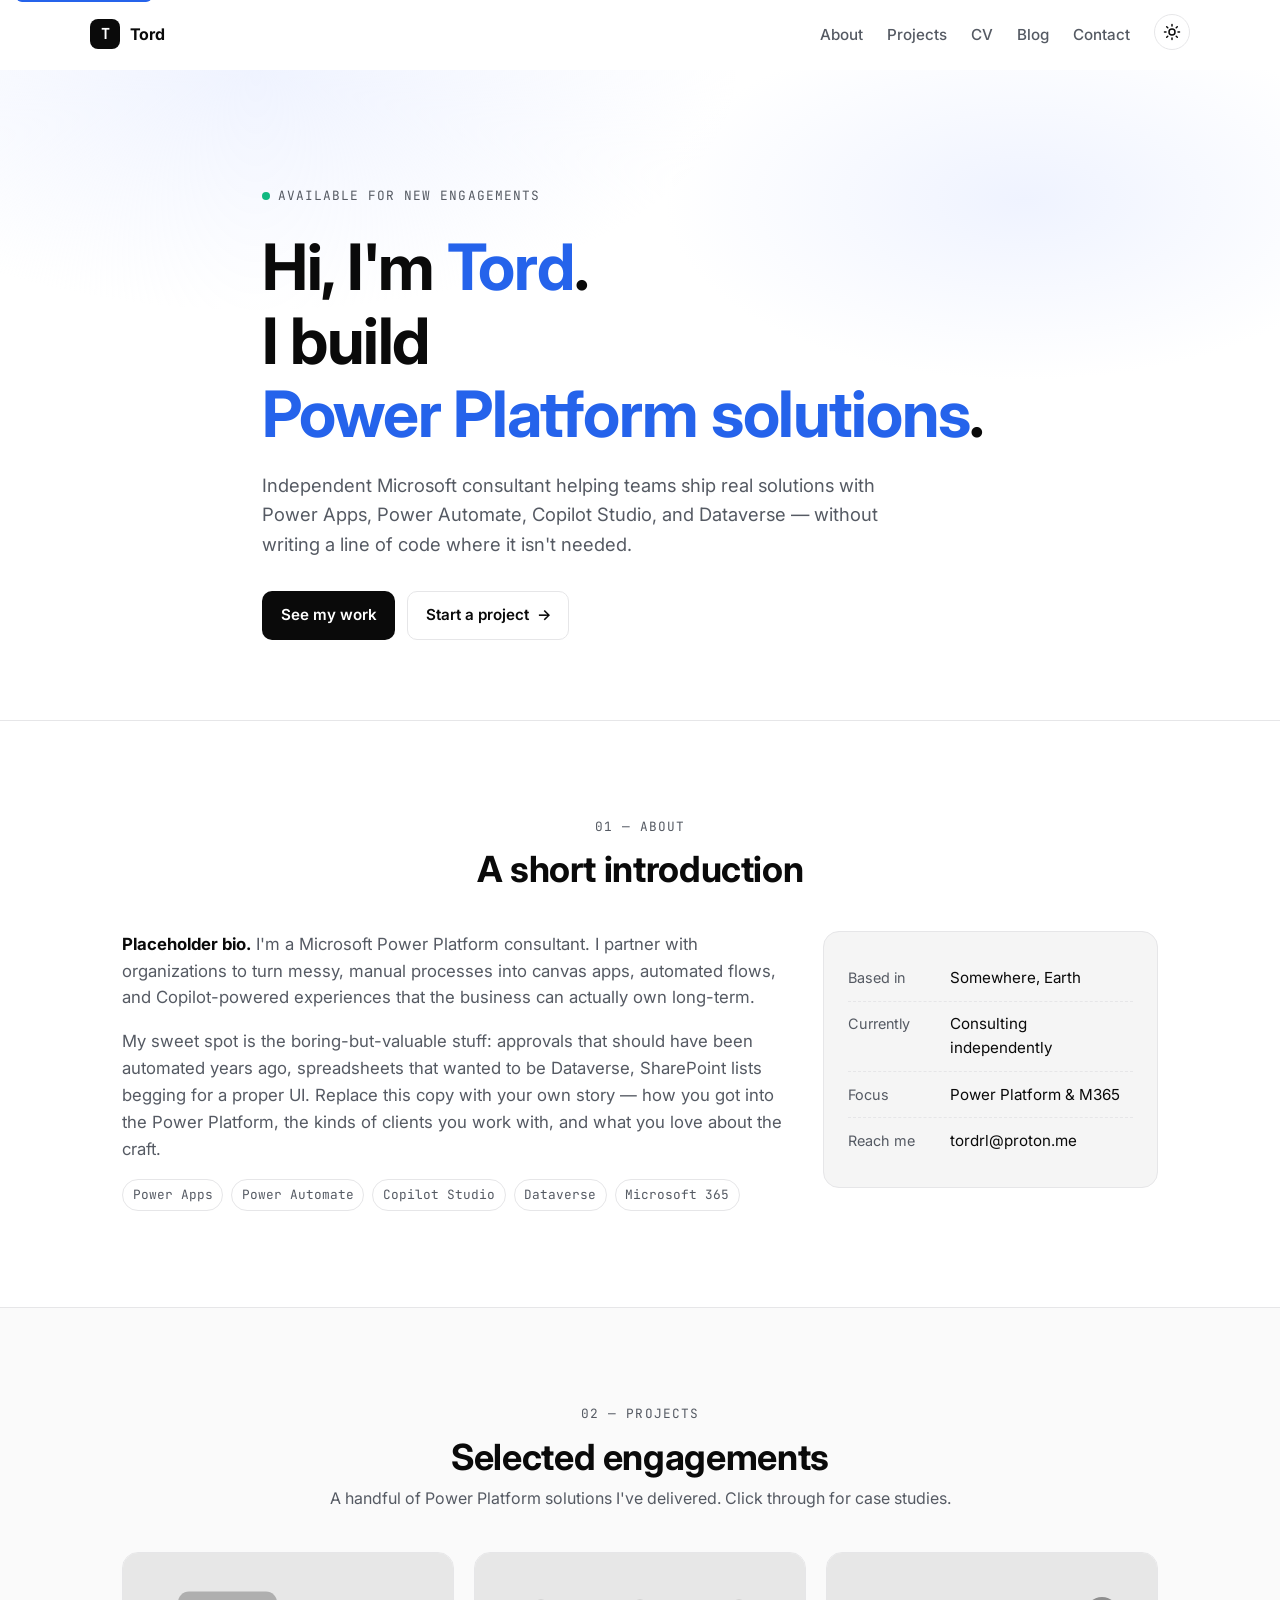
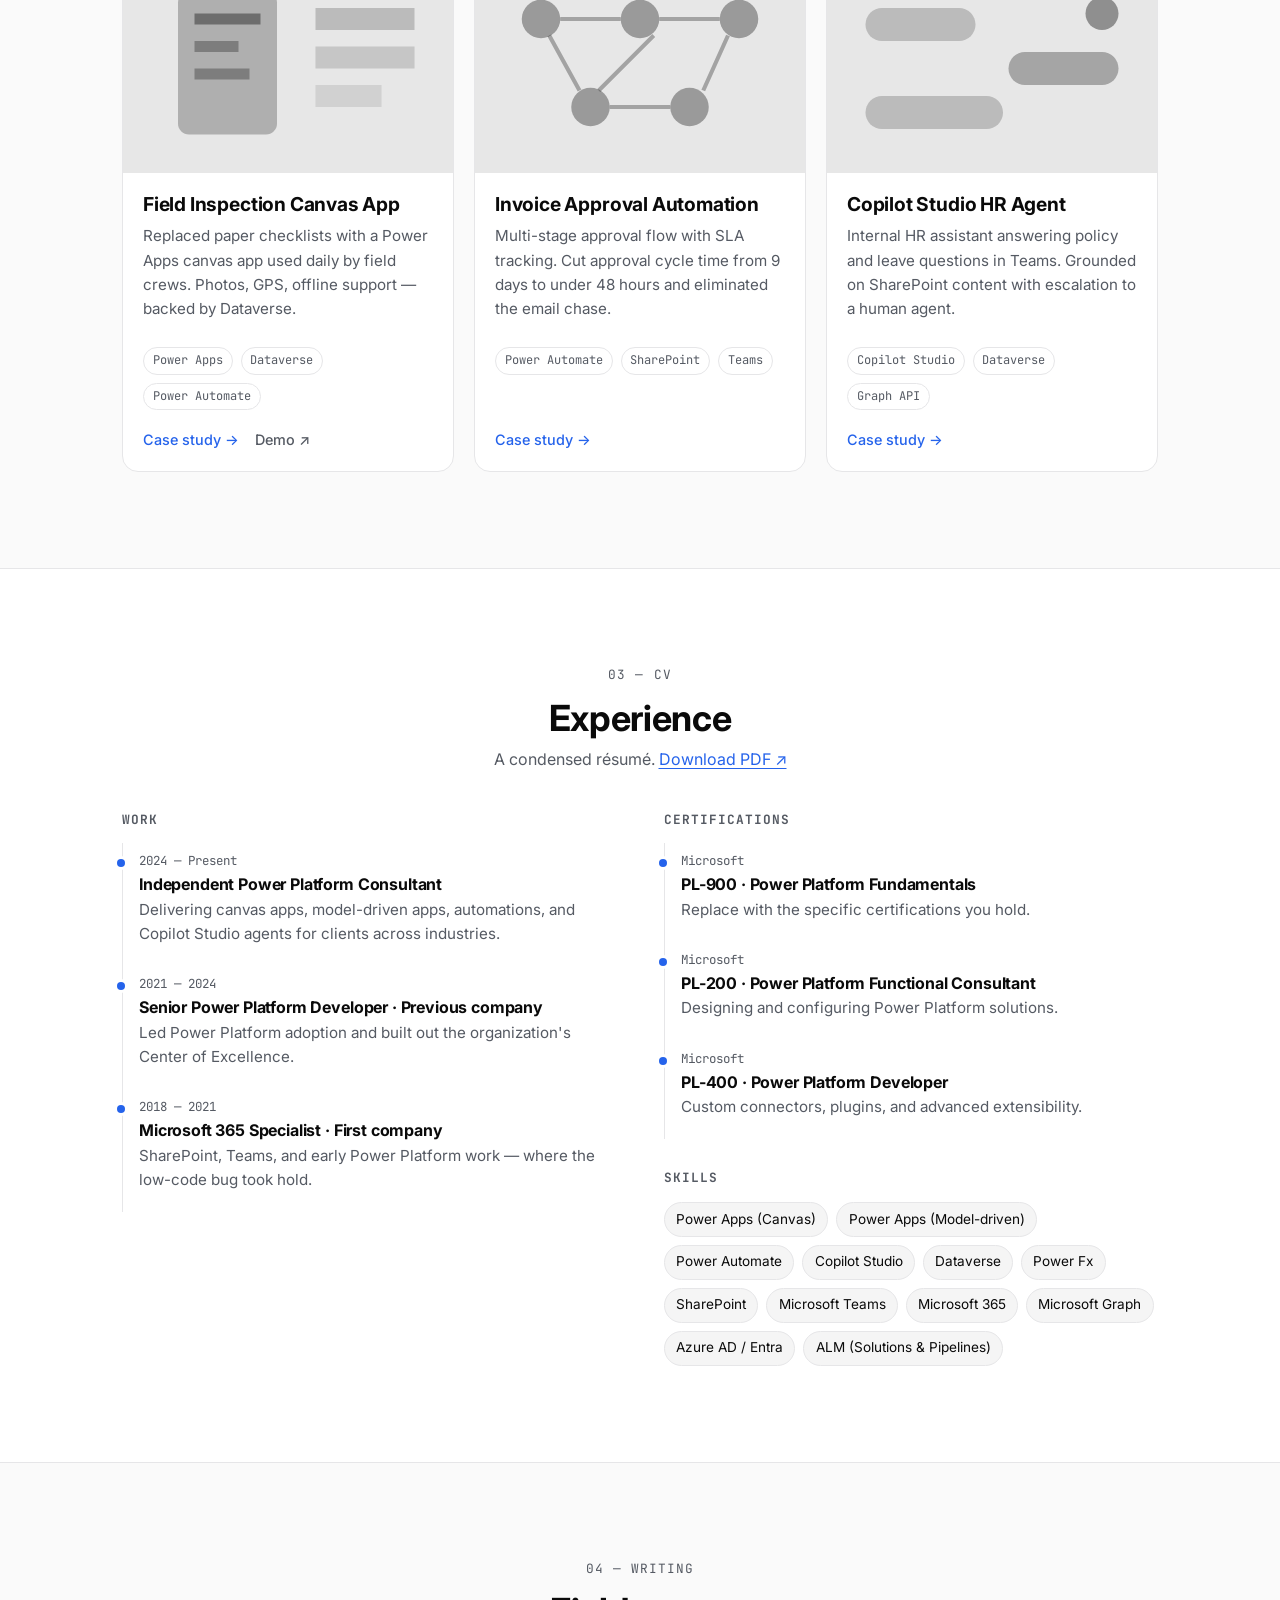
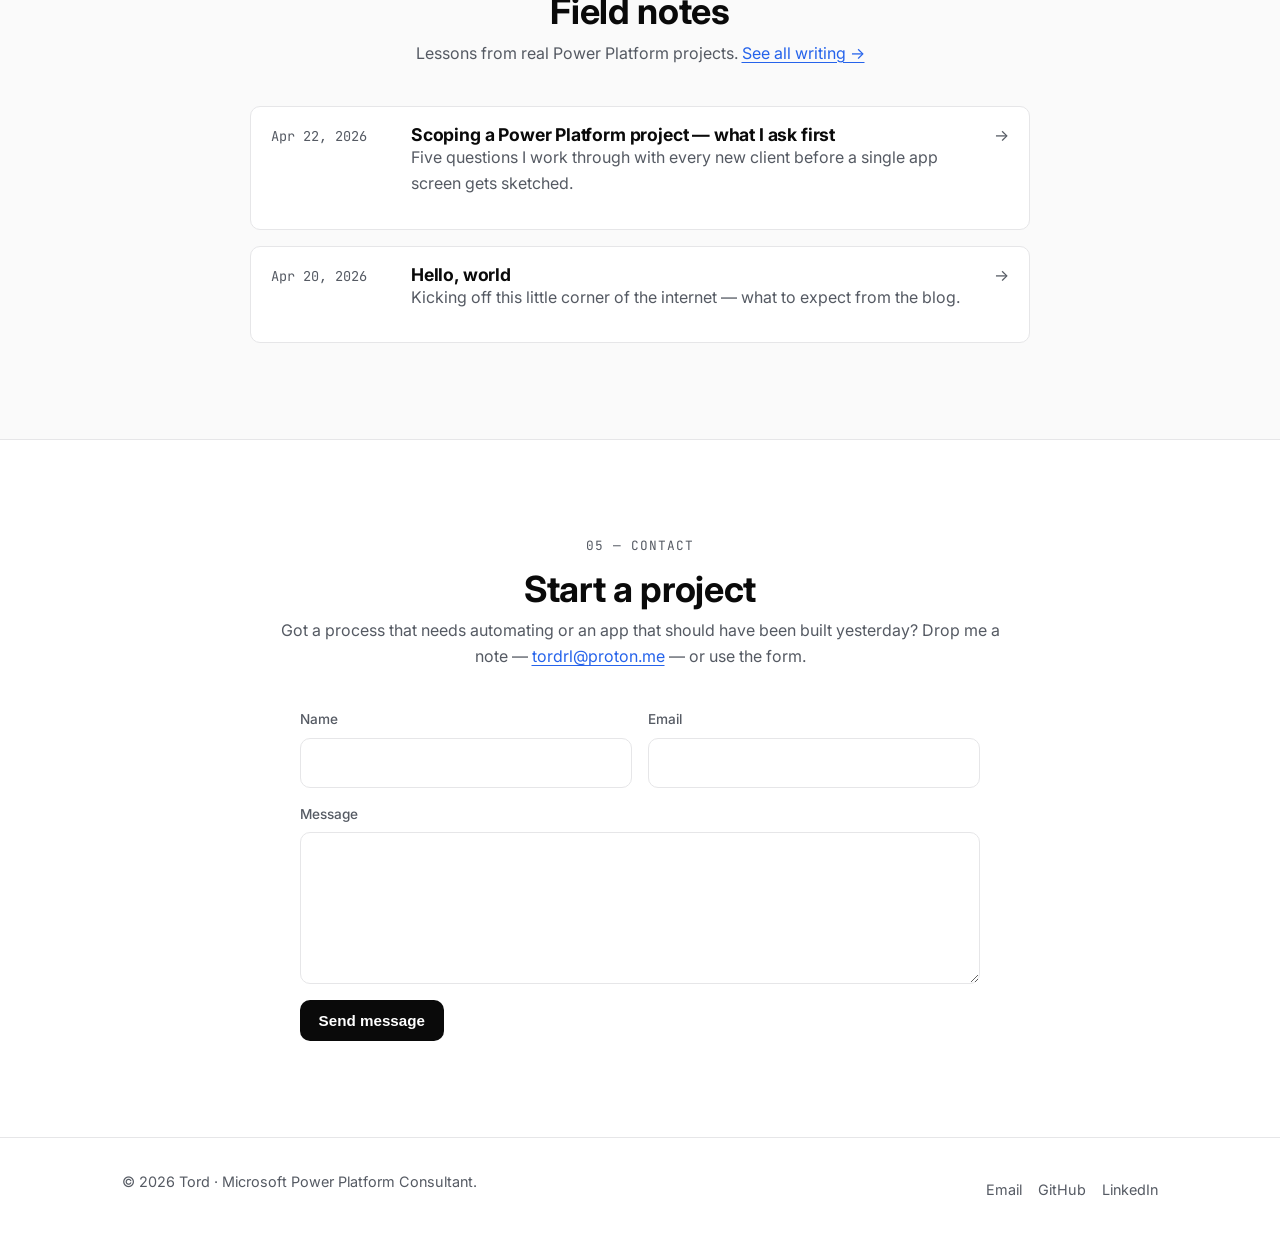
==== index.html @ f57ea791 "Initial commit" ====
<!DOCTYPE html>
<html lang="en" data-theme="dark">
<head>
  <meta charset="UTF-8" />
  <meta name="viewport" content="width=device-width, initial-scale=1.0" />
  <meta name="description" content="Tord — independent Microsoft Power Platform consultant. Power Apps, Power Automate, Copilot Studio, Dataverse, and Microsoft 365." />
  <title>Tord — Power Platform Consultant</title>
  <link rel="preconnect" href="https://fonts.googleapis.com" />
  <link rel="preconnect" href="https://fonts.gstatic.com" crossorigin />
  <link href="https://fonts.googleapis.com/css2?family=Inter:wght@400;500;600;700&family=JetBrains+Mono:wght@400;500&display=swap" rel="stylesheet" />
  <link rel="stylesheet" href="css/styles.css" />
</head>
<body>
  <a class="skip-link" href="#main">Skip to content</a>

  <header class="site-header" id="site-header">
    <nav class="nav container" aria-label="Primary">
      <a class="brand" href="#home">
        <span class="brand-mark">T</span>
        <span class="brand-name">Tord</span>
      </a>
      <button class="nav-toggle" aria-expanded="false" aria-controls="nav-menu" aria-label="Open menu">
        <span></span><span></span><span></span>
      </button>
      <ul class="nav-menu" id="nav-menu">
        <li><a href="#about">About</a></li>
        <li><a href="#projects">Projects</a></li>
        <li><a href="#cv">CV</a></li>
        <li><a href="blog/index.html">Blog</a></li>
        <li><a href="#contact">Contact</a></li>
        <li>
          <button class="theme-toggle" id="theme-toggle" aria-label="Toggle theme" title="Toggle theme">
            <svg class="icon icon-sun" width="18" height="18" viewBox="0 0 24 24" fill="none" stroke="currentColor" stroke-width="2" stroke-linecap="round" stroke-linejoin="round" aria-hidden="true"><circle cx="12" cy="12" r="4"/><path d="M12 2v2M12 20v2M4.93 4.93l1.41 1.41M17.66 17.66l1.41 1.41M2 12h2M20 12h2M4.93 19.07l1.41-1.41M17.66 6.34l1.41-1.41"/></svg>
            <svg class="icon icon-moon" width="18" height="18" viewBox="0 0 24 24" fill="none" stroke="currentColor" stroke-width="2" stroke-linecap="round" stroke-linejoin="round" aria-hidden="true"><path d="M21 12.8A9 9 0 1 1 11.2 3a7 7 0 0 0 9.8 9.8z"/></svg>
          </button>
        </li>
      </ul>
    </nav>
  </header>

  <main id="main">

    <!-- HOME / HERO -->
    <section class="hero" id="home">
      <div class="container hero-inner">
        <p class="eyebrow"><span class="dot"></span> Available for new engagements</p>
        <h1 class="hero-title">
          Hi, I'm <span class="accent">Tord</span>.<br />
          I build <span class="rotator" aria-live="polite"><span>Power Platform solutions</span></span>.
        </h1>
        <p class="hero-sub">
          Independent Microsoft consultant helping teams ship real solutions with Power Apps,
          Power Automate, Copilot Studio, and Dataverse — without writing a line of code where
          it isn't needed.
        </p>
        <div class="hero-cta">
          <a class="btn btn-primary" href="#projects">See my work</a>
          <a class="btn btn-ghost" href="#contact">Start a project <span aria-hidden="true">→</span></a>
        </div>
      </div>
    </section>

    <!-- ABOUT -->
    <section class="section" id="about">
      <div class="container">
        <header class="section-head">
          <p class="section-kicker">01 — About</p>
          <h2 class="section-title">A short introduction</h2>
        </header>
        <div class="about-grid">
          <div class="about-text">
            <p>
              <strong>Placeholder bio.</strong> I'm a Microsoft Power Platform consultant. I partner
              with organizations to turn messy, manual processes into canvas apps, automated flows,
              and Copilot-powered experiences that the business can actually own long-term.
            </p>
            <p>
              My sweet spot is the boring-but-valuable stuff: approvals that should have been
              automated years ago, spreadsheets that wanted to be Dataverse, SharePoint lists
              begging for a proper UI. Replace this copy with your own story — how you got into
              the Power Platform, the kinds of clients you work with, and what you love about
              the craft.
            </p>
            <ul class="tag-list" aria-label="What I work on">
              <li>Power Apps</li>
              <li>Power Automate</li>
              <li>Copilot Studio</li>
              <li>Dataverse</li>
              <li>Microsoft 365</li>
            </ul>
          </div>
          <aside class="about-card">
            <dl class="facts">
              <div><dt>Based in</dt><dd>Somewhere, Earth</dd></div>
              <div><dt>Currently</dt><dd>Consulting independently</dd></div>
              <div><dt>Focus</dt><dd>Power Platform & M365</dd></div>
              <div><dt>Reach me</dt><dd><a href="mailto:tordrl@proton.me">tordrl@proton.me</a></dd></div>
            </dl>
          </aside>
        </div>
      </div>
    </section>

    <!-- PROJECTS -->
    <section class="section section-alt" id="projects">
      <div class="container">
        <header class="section-head">
          <p class="section-kicker">02 — Projects</p>
          <h2 class="section-title">Selected engagements</h2>
          <p class="section-lede">A handful of Power Platform solutions I've delivered. Click through for case studies.</p>
        </header>

        <div class="projects-grid">
          <article class="project-card">
            <div class="project-thumb" aria-hidden="true">
              <svg viewBox="0 0 120 80" xmlns="http://www.w3.org/2000/svg"><rect width="120" height="80" fill="currentColor" opacity="0.06"/><rect x="20" y="14" width="36" height="52" rx="4" fill="currentColor" opacity="0.25"/><rect x="26" y="22" width="24" height="4" fill="currentColor" opacity="0.4"/><rect x="26" y="32" width="16" height="4" fill="currentColor" opacity="0.3"/><rect x="26" y="42" width="20" height="4" fill="currentColor" opacity="0.3"/><rect x="70" y="20" width="36" height="8" fill="currentColor" opacity="0.2"/><rect x="70" y="34" width="36" height="8" fill="currentColor" opacity="0.15"/><rect x="70" y="48" width="24" height="8" fill="currentColor" opacity="0.1"/></svg>
            </div>
            <div class="project-body">
              <h3>Field Inspection Canvas App</h3>
              <p>Replaced paper checklists with a Power Apps canvas app used daily by field crews. Photos, GPS, offline support — backed by Dataverse.</p>
              <ul class="tag-list small">
                <li>Power Apps</li><li>Dataverse</li><li>Power Automate</li>
              </ul>
              <div class="project-links">
                <a href="projects/sample-project.html">Case study →</a>
                <a href="#" class="muted-link">Demo ↗</a>
              </div>
            </div>
          </article>

          <article class="project-card">
            <div class="project-thumb" aria-hidden="true">
              <svg viewBox="0 0 120 80" xmlns="http://www.w3.org/2000/svg"><rect width="120" height="80" fill="currentColor" opacity="0.06"/><circle cx="24" cy="24" r="7" fill="currentColor" opacity="0.35"/><circle cx="60" cy="24" r="7" fill="currentColor" opacity="0.35"/><circle cx="96" cy="24" r="7" fill="currentColor" opacity="0.35"/><circle cx="42" cy="56" r="7" fill="currentColor" opacity="0.35"/><circle cx="78" cy="56" r="7" fill="currentColor" opacity="0.35"/><path d="M31 24 L53 24 M67 24 L89 24 M27 30 L38 50 M49 56 L71 56 M83 50 L92 30 M65 30 L45 50" stroke="currentColor" stroke-width="1.5" opacity="0.3"/></svg>
            </div>
            <div class="project-body">
              <h3>Invoice Approval Automation</h3>
              <p>Multi-stage approval flow with SLA tracking. Cut approval cycle time from 9 days to under 48 hours and eliminated the email chase.</p>
              <ul class="tag-list small">
                <li>Power Automate</li><li>SharePoint</li><li>Teams</li>
              </ul>
              <div class="project-links">
                <a href="projects/sample-project.html">Case study →</a>
              </div>
            </div>
          </article>

          <article class="project-card">
            <div class="project-thumb" aria-hidden="true">
              <svg viewBox="0 0 120 80" xmlns="http://www.w3.org/2000/svg"><rect width="120" height="80" fill="currentColor" opacity="0.06"/><rect x="14" y="20" width="40" height="12" rx="6" fill="currentColor" opacity="0.2"/><rect x="66" y="36" width="40" height="12" rx="6" fill="currentColor" opacity="0.3"/><rect x="14" y="52" width="50" height="12" rx="6" fill="currentColor" opacity="0.2"/><circle cx="100" cy="22" r="6" fill="currentColor" opacity="0.4"/></svg>
            </div>
            <div class="project-body">
              <h3>Copilot Studio HR Agent</h3>
              <p>Internal HR assistant answering policy and leave questions in Teams. Grounded on SharePoint content with escalation to a human agent.</p>
              <ul class="tag-list small">
                <li>Copilot Studio</li><li>Dataverse</li><li>Graph API</li>
              </ul>
              <div class="project-links">
                <a href="projects/sample-project.html">Case study →</a>
              </div>
            </div>
          </article>
        </div>
      </div>
    </section>

    <!-- CV -->
    <section class="section" id="cv">
      <div class="container">
        <header class="section-head">
          <p class="section-kicker">03 — CV</p>
          <h2 class="section-title">Experience</h2>
          <p class="section-lede">A condensed résumé. <a href="#" class="inline-link">Download PDF ↗</a></p>
        </header>

        <div class="cv-grid">
          <div class="cv-column">
            <h3 class="cv-heading">Work</h3>
            <ol class="timeline">
              <li>
                <div class="timeline-when">2024 — Present</div>
                <div class="timeline-what">
                  <h4>Independent Power Platform Consultant</h4>
                  <p>Delivering canvas apps, model-driven apps, automations, and Copilot Studio agents for clients across industries.</p>
                </div>
              </li>
              <li>
                <div class="timeline-when">2021 — 2024</div>
                <div class="timeline-what">
                  <h4>Senior Power Platform Developer · Previous company</h4>
                  <p>Led Power Platform adoption and built out the organization's Center of Excellence.</p>
                </div>
              </li>
              <li>
                <div class="timeline-when">2018 — 2021</div>
                <div class="timeline-what">
                  <h4>Microsoft 365 Specialist · First company</h4>
                  <p>SharePoint, Teams, and early Power Platform work — where the low-code bug took hold.</p>
                </div>
              </li>
            </ol>
          </div>

          <div class="cv-column">
            <h3 class="cv-heading">Certifications</h3>
            <ol class="timeline">
              <li>
                <div class="timeline-when">Microsoft</div>
                <div class="timeline-what">
                  <h4>PL-900 · Power Platform Fundamentals</h4>
                  <p>Replace with the specific certifications you hold.</p>
                </div>
              </li>
              <li>
                <div class="timeline-when">Microsoft</div>
                <div class="timeline-what">
                  <h4>PL-200 · Power Platform Functional Consultant</h4>
                  <p>Designing and configuring Power Platform solutions.</p>
                </div>
              </li>
              <li>
                <div class="timeline-when">Microsoft</div>
                <div class="timeline-what">
                  <h4>PL-400 · Power Platform Developer</h4>
                  <p>Custom connectors, plugins, and advanced extensibility.</p>
                </div>
              </li>
            </ol>

            <h3 class="cv-heading">Skills</h3>
            <div class="skills">
              <span class="chip">Power Apps (Canvas)</span>
              <span class="chip">Power Apps (Model-driven)</span>
              <span class="chip">Power Automate</span>
              <span class="chip">Copilot Studio</span>
              <span class="chip">Dataverse</span>
              <span class="chip">Power Fx</span>
              <span class="chip">SharePoint</span>
              <span class="chip">Microsoft Teams</span>
              <span class="chip">Microsoft 365</span>
              <span class="chip">Microsoft Graph</span>
              <span class="chip">Azure AD / Entra</span>
              <span class="chip">ALM (Solutions & Pipelines)</span>
            </div>
          </div>
        </div>
      </div>
    </section>

    <!-- BLOG TEASER -->
    <section class="section section-alt" id="blog">
      <div class="container">
        <header class="section-head">
          <p class="section-kicker">04 — Writing</p>
          <h2 class="section-title">Field notes</h2>
          <p class="section-lede">Lessons from real Power Platform projects. <a href="blog/index.html" class="inline-link">See all writing →</a></p>
        </header>
        <div class="posts-list" id="home-posts" aria-live="polite">
          <!-- filled by js/blog.js -->
          <p class="muted">Loading posts…</p>
        </div>
      </div>
    </section>

    <!-- CONTACT -->
    <section class="section" id="contact">
      <div class="container">
        <header class="section-head">
          <p class="section-kicker">05 — Contact</p>
          <h2 class="section-title">Start a project</h2>
          <p class="section-lede">Got a process that needs automating or an app that should have been built yesterday? Drop me a note — <a class="inline-link" href="mailto:tordrl@proton.me">tordrl@proton.me</a> — or use the form.</p>
        </header>

        <form class="contact-form" id="contact-form" novalidate>
          <div class="field">
            <label for="name">Name</label>
            <input type="text" id="name" name="name" autocomplete="name" required />
          </div>
          <div class="field">
            <label for="email">Email</label>
            <input type="email" id="email" name="email" autocomplete="email" required />
          </div>
          <div class="field field-wide">
            <label for="message">Message</label>
            <textarea id="message" name="message" rows="5" required></textarea>
          </div>
          <!-- honeypot -->
          <div class="hp" aria-hidden="true">
            <label for="website">Website</label>
            <input type="text" id="website" name="website" tabindex="-1" autocomplete="off" />
          </div>
          <div class="field-wide form-actions">
            <button type="submit" class="btn btn-primary">Send message</button>
            <p class="form-status" id="form-status" role="status"></p>
          </div>
        </form>
      </div>
    </section>
  </main>

  <footer class="site-footer">
    <div class="container footer-inner">
      <p>© <span id="year"></span> Tord · Microsoft Power Platform Consultant.</p>
      <ul class="socials" aria-label="Social links">
        <li><a href="mailto:tordrl@proton.me" aria-label="Email">Email</a></li>
        <li><a href="#" aria-label="GitHub">GitHub</a></li>
        <li><a href="#" aria-label="LinkedIn">LinkedIn</a></li>
      </ul>
    </div>
  </footer>

  <script src="js/main.js" defer></script>
  <script src="js/blog.js" defer></script>
</body>
</html>
---- css/styles.css ----
/* =========================================================
   Tord — personal site
   Minimal & modern. Light + dark (techy) themes.
   ========================================================= */

/* ---------- Theme tokens ---------- */
:root {
  --font-sans: "Inter", ui-sans-serif, system-ui, -apple-system, "Segoe UI", Roboto, "Helvetica Neue", Arial, sans-serif;
  --font-mono: "JetBrains Mono", ui-monospace, SFMono-Regular, Menlo, Consolas, monospace;

  --radius-sm: 6px;
  --radius: 10px;
  --radius-lg: 16px;

  --max-w: 1100px;
  --gutter: clamp(1rem, 3vw, 2rem);

  --shadow-sm: 0 1px 2px rgba(0,0,0,0.04);
  --shadow: 0 4px 20px rgba(0,0,0,0.06);

  --duration: 200ms;
  --ease: cubic-bezier(0.4, 0, 0.2, 1);
}

html[data-theme="light"] {
  --bg: #ffffff;
  --bg-elev: #fafafa;
  --surface: #f5f5f5;
  --text: #0a0a0a;
  --text-muted: #555a63;
  --border: #e6e6e8;
  --accent: #2563eb;
  --accent-fg: #ffffff;
  --accent-soft: #eff3ff;
  --ring: rgba(37, 99, 235, 0.35);
  --success: #10b981;
  --danger: #ef4444;
  --code-bg: #f4f4f5;
}

html[data-theme="dark"] {
  --bg: #0a0a0b;
  --bg-elev: #101014;
  --surface: #15151a;
  --text: #f4f4f5;
  --text-muted: #9ba1ab;
  --border: #22232a;
  --accent: #7cc4ff;
  --accent-fg: #0a0a0b;
  --accent-soft: rgba(124, 196, 255, 0.08);
  --ring: rgba(124, 196, 255, 0.4);
  --success: #34d399;
  --danger: #f87171;
  --code-bg: #15151a;
}

/* ---------- Reset / base ---------- */
*, *::before, *::after { box-sizing: border-box; }
html { scroll-behavior: smooth; }
body {
  margin: 0;
  font-family: var(--font-sans);
  background: var(--bg);
  color: var(--text);
  -webkit-font-smoothing: antialiased;
  -moz-osx-font-smoothing: grayscale;
  line-height: 1.6;
  font-size: 16px;
  transition: background var(--duration) var(--ease), color var(--duration) var(--ease);
}
img, svg { max-width: 100%; display: block; }
a { color: inherit; text-decoration: none; }
p { margin: 0 0 1em; }
ul, ol { margin: 0; padding: 0; }
li { list-style: none; }

:focus-visible {
  outline: 2px solid var(--accent);
  outline-offset: 2px;
  border-radius: 4px;
}

.skip-link {
  position: absolute;
  top: -40px;
  left: 1rem;
  background: var(--accent);
  color: var(--accent-fg);
  padding: 0.5rem 0.75rem;
  border-radius: var(--radius-sm);
  z-index: 100;
  transition: top var(--duration) var(--ease);
}
.skip-link:focus { top: 0.5rem; }

.container {
  max-width: var(--max-w);
  margin: 0 auto;
  padding: 0 var(--gutter);
}

/* ---------- Typography ---------- */
h1, h2, h3, h4 {
  font-family: var(--font-sans);
  font-weight: 700;
  line-height: 1.15;
  letter-spacing: -0.01em;
  margin: 0 0 0.5em;
}
h1 { font-size: clamp(2.2rem, 5vw, 3.5rem); }
h2 { font-size: clamp(1.6rem, 3vw, 2.25rem); }
h3 { font-size: 1.2rem; }
.accent { color: var(--accent); }

.eyebrow {
  display: inline-flex;
  align-items: center;
  gap: 0.5rem;
  font-family: var(--font-mono);
  font-size: 0.8rem;
  color: var(--text-muted);
  text-transform: uppercase;
  letter-spacing: 0.08em;
  margin: 0 0 1.5rem;
}
.dot {
  width: 8px; height: 8px; border-radius: 50%;
  background: var(--success);
  box-shadow: 0 0 0 0 currentColor;
  animation: pulse 2s infinite;
}
@keyframes pulse {
  0%   { box-shadow: 0 0 0 0 rgba(52,211,153,0.4); }
  70%  { box-shadow: 0 0 0 8px rgba(52,211,153,0); }
  100% { box-shadow: 0 0 0 0 rgba(52,211,153,0); }
}

.muted { color: var(--text-muted); }
.inline-link {
  color: var(--accent);
  text-decoration: underline;
  text-underline-offset: 3px;
  text-decoration-thickness: 1px;
}
.inline-link:hover { text-decoration-thickness: 2px; }

/* ---------- Header / nav ---------- */
.site-header {
  position: sticky;
  top: 0;
  z-index: 50;
  background: color-mix(in oklab, var(--bg) 80%, transparent);
  backdrop-filter: saturate(180%) blur(12px);
  -webkit-backdrop-filter: saturate(180%) blur(12px);
  border-bottom: 1px solid transparent;
  transition: border-color var(--duration) var(--ease);
}
.site-header.scrolled { border-bottom-color: var(--border); }
.nav {
  display: flex;
  align-items: center;
  justify-content: space-between;
  gap: 1rem;
  padding: 0.85rem 0;
}
.brand {
  display: inline-flex;
  align-items: center;
  gap: 0.6rem;
  font-weight: 700;
  letter-spacing: -0.01em;
}
.brand-mark {
  display: inline-grid;
  place-items: center;
  width: 30px; height: 30px;
  border-radius: 8px;
  background: var(--text);
  color: var(--bg);
  font-family: var(--font-mono);
  font-size: 0.95rem;
  font-weight: 700;
}
.brand-name { font-size: 1rem; }

.nav-menu {
  display: flex;
  align-items: center;
  gap: 1.5rem;
}
.nav-menu a {
  color: var(--text-muted);
  font-size: 0.95rem;
  font-weight: 500;
  transition: color var(--duration) var(--ease);
}
.nav-menu a:hover { color: var(--text); }

.theme-toggle {
  background: transparent;
  border: 1px solid var(--border);
  color: var(--text);
  width: 36px; height: 36px;
  border-radius: 999px;
  display: inline-grid;
  place-items: center;
  cursor: pointer;
  transition: border-color var(--duration) var(--ease), background var(--duration) var(--ease);
}
.theme-toggle:hover { border-color: var(--text); }
.theme-toggle .icon { position: absolute; transition: opacity var(--duration) var(--ease), transform var(--duration) var(--ease); }
html[data-theme="light"] .icon-sun { opacity: 1; transform: rotate(0) scale(1); }
html[data-theme="light"] .icon-moon { opacity: 0; transform: rotate(-45deg) scale(0.5); }
html[data-theme="dark"] .icon-sun { opacity: 0; transform: rotate(45deg) scale(0.5); }
html[data-theme="dark"] .icon-moon { opacity: 1; transform: rotate(0) scale(1); }
.theme-toggle { position: relative; }

/* Mobile nav */
.nav-toggle {
  display: none;
  background: transparent;
  border: 1px solid var(--border);
  border-radius: 8px;
  width: 40px; height: 40px;
  padding: 0;
  cursor: pointer;
  flex-direction: column;
  gap: 4px;
  align-items: center;
  justify-content: center;
}
.nav-toggle span {
  width: 18px;
  height: 2px;
  background: var(--text);
  transition: transform var(--duration) var(--ease), opacity var(--duration) var(--ease);
}
.nav-toggle[aria-expanded="true"] span:nth-child(1) { transform: translateY(6px) rotate(45deg); }
.nav-toggle[aria-expanded="true"] span:nth-child(2) { opacity: 0; }
.nav-toggle[aria-expanded="true"] span:nth-child(3) { transform: translateY(-6px) rotate(-45deg); }

@media (max-width: 720px) {
  .nav-toggle { display: inline-flex; }
  .nav-menu {
    position: absolute;
    top: 100%; left: 0; right: 0;
    flex-direction: column;
    align-items: flex-start;
    gap: 0;
    background: var(--bg);
    border-bottom: 1px solid var(--border);
    padding: 0.5rem var(--gutter) 1rem;
    transform: translateY(-10px);
    opacity: 0;
    pointer-events: none;
    transition: opacity var(--duration) var(--ease), transform var(--duration) var(--ease);
  }
  .nav-menu.is-open { opacity: 1; transform: translateY(0); pointer-events: auto; }
  .nav-menu li { width: 100%; }
  .nav-menu a { display: block; padding: 0.75rem 0; border-bottom: 1px solid var(--border); width: 100%; }
  .nav-menu li:last-child a { border-bottom: 0; }
}

/* ---------- Buttons ---------- */
.btn {
  display: inline-flex;
  align-items: center;
  gap: 0.5rem;
  padding: 0.7rem 1.1rem;
  font-weight: 600;
  font-size: 0.95rem;
  border-radius: var(--radius);
  border: 1px solid transparent;
  cursor: pointer;
  transition: transform var(--duration) var(--ease), background var(--duration) var(--ease), border-color var(--duration) var(--ease), color var(--duration) var(--ease);
}
.btn:active { transform: translateY(1px); }
.btn-primary {
  background: var(--text);
  color: var(--bg);
}
.btn-primary:hover { background: var(--accent); color: var(--accent-fg); }
.btn-ghost {
  background: transparent;
  border-color: var(--border);
  color: var(--text);
}
.btn-ghost:hover { border-color: var(--text); }

/* ---------- Hero ---------- */
.hero {
  padding: clamp(4rem, 10vw, 7rem) 0 clamp(3rem, 8vw, 5rem);
  position: relative;
  overflow: hidden;
}
.hero::before {
  content: "";
  position: absolute;
  inset: 0;
  background:
    radial-gradient(800px 400px at 20% 0%, var(--accent-soft), transparent 60%),
    radial-gradient(600px 300px at 80% 20%, var(--accent-soft), transparent 60%);
  pointer-events: none;
  z-index: 0;
}
.hero-inner { position: relative; z-index: 1; max-width: 820px; }
.hero-title {
  font-size: clamp(2.4rem, 6vw, 4rem);
  letter-spacing: -0.02em;
  margin-bottom: 1.25rem;
}
.rotator {
  display: inline-block;
  position: relative;
  color: var(--accent);
  min-height: 1em;
}
.hero-sub {
  font-size: clamp(1.05rem, 1.6vw, 1.15rem);
  color: var(--text-muted);
  max-width: 620px;
}
.hero-cta {
  display: flex;
  flex-wrap: wrap;
  gap: 0.75rem;
  margin-top: 2rem;
}

/* ---------- Section layout ---------- */
.section {
  padding: clamp(3.5rem, 8vw, 6rem) 0;
  border-top: 1px solid var(--border);
}
.section-alt { background: var(--bg-elev); }
.section-head {
  max-width: 720px;
  margin: 0 auto 2.5rem;
  text-align: center;
}
.section-kicker {
  font-family: var(--font-mono);
  font-size: 0.8rem;
  color: var(--text-muted);
  letter-spacing: 0.08em;
  text-transform: uppercase;
  margin: 0 0 0.75rem;
}
.section-title { margin-bottom: 0.5rem; }
.section-lede { color: var(--text-muted); margin: 0; }

/* ---------- About ---------- */
.about-grid {
  display: grid;
  grid-template-columns: 2fr 1fr;
  gap: 2rem;
  align-items: start;
}
.about-text p { font-size: 1.05rem; color: var(--text-muted); }
.about-text p strong { color: var(--text); }

.tag-list {
  display: flex;
  flex-wrap: wrap;
  gap: 0.5rem;
  margin-top: 1rem;
}
.tag-list li {
  font-family: var(--font-mono);
  font-size: 0.8rem;
  padding: 0.3rem 0.6rem;
  border: 1px solid var(--border);
  border-radius: 999px;
  color: var(--text-muted);
}
.tag-list.small li { font-size: 0.75rem; padding: 0.2rem 0.55rem; }

.about-card {
  background: var(--surface);
  border: 1px solid var(--border);
  border-radius: var(--radius-lg);
  padding: 1.5rem;
}
.facts { margin: 0; }
.facts > div {
  display: grid;
  grid-template-columns: 90px 1fr;
  gap: 0.75rem;
  padding: 0.65rem 0;
  border-bottom: 1px dashed var(--border);
}
.facts > div:last-child { border-bottom: 0; }
.facts dt { color: var(--text-muted); font-size: 0.9rem; }
.facts dd { margin: 0; font-size: 0.95rem; }

@media (max-width: 720px) {
  .about-grid { grid-template-columns: 1fr; }
}

/* ---------- Projects ---------- */
.projects-grid {
  display: grid;
  grid-template-columns: repeat(auto-fit, minmax(260px, 1fr));
  gap: 1.25rem;
}
.project-card {
  background: var(--bg);
  border: 1px solid var(--border);
  border-radius: var(--radius-lg);
  overflow: hidden;
  display: flex;
  flex-direction: column;
  transition: transform var(--duration) var(--ease), border-color var(--duration) var(--ease), box-shadow var(--duration) var(--ease);
}
.project-card:hover {
  transform: translateY(-2px);
  border-color: var(--text);
  box-shadow: var(--shadow);
}
.project-thumb {
  aspect-ratio: 3 / 2;
  background: var(--surface);
  display: grid;
  place-items: center;
  color: var(--text);
}
.project-thumb svg { width: 100%; height: 100%; }
.project-body { padding: 1.25rem; display: flex; flex-direction: column; gap: 0.6rem; flex: 1; }
.project-body h3 { margin: 0; }
.project-body p { margin: 0; color: var(--text-muted); font-size: 0.95rem; }
.project-links {
  margin-top: auto;
  display: flex;
  gap: 1rem;
  font-size: 0.9rem;
  padding-top: 0.5rem;
}
.project-links a { color: var(--accent); font-weight: 500; }
.project-links .muted-link { color: var(--text-muted); }

/* ---------- CV ---------- */
.cv-grid {
  display: grid;
  grid-template-columns: 1fr 1fr;
  gap: 3rem;
}
.cv-heading {
  font-family: var(--font-mono);
  font-size: 0.8rem;
  text-transform: uppercase;
  letter-spacing: 0.08em;
  color: var(--text-muted);
  margin-bottom: 1rem;
}
.timeline { position: relative; padding-left: 1rem; border-left: 1px solid var(--border); margin-bottom: 2rem; }
.timeline li { padding: 0.5rem 0 1.25rem; position: relative; }
.timeline li::before {
  content: "";
  position: absolute;
  left: -1.4rem;
  top: 1rem;
  width: 8px; height: 8px;
  border-radius: 50%;
  background: var(--accent);
  box-shadow: 0 0 0 3px var(--bg);
}
.timeline-when {
  font-family: var(--font-mono);
  font-size: 0.78rem;
  color: var(--text-muted);
  margin-bottom: 0.25rem;
}
.timeline-what h4 { margin: 0 0 0.25rem; font-size: 1rem; }
.timeline-what p { margin: 0; color: var(--text-muted); font-size: 0.95rem; }

.skills { display: flex; flex-wrap: wrap; gap: 0.5rem; }
.chip {
  font-size: 0.85rem;
  padding: 0.35rem 0.7rem;
  border-radius: 999px;
  background: var(--surface);
  border: 1px solid var(--border);
}

@media (max-width: 720px) {
  .cv-grid { grid-template-columns: 1fr; gap: 2rem; }
}

/* ---------- Posts list ---------- */
.posts-list {
  display: grid;
  gap: 1rem;
  max-width: 780px;
  margin: 0 auto;
}
.post-item {
  display: grid;
  grid-template-columns: 120px 1fr auto;
  gap: 1.25rem;
  align-items: baseline;
  padding: 1rem 1.25rem;
  border: 1px solid var(--border);
  border-radius: var(--radius);
  background: var(--bg);
  transition: border-color var(--duration) var(--ease), transform var(--duration) var(--ease);
}
.post-item:hover { border-color: var(--text); transform: translateY(-1px); }
.post-item time { font-family: var(--font-mono); font-size: 0.85rem; color: var(--text-muted); }
.post-item h3 { margin: 0; font-size: 1.1rem; }
.post-item .post-arrow { color: var(--text-muted); }

@media (max-width: 640px) {
  .post-item { grid-template-columns: 1fr auto; }
  .post-item time { grid-column: 1 / -1; order: -1; }
}

/* ---------- Contact form ---------- */
.contact-form {
  display: grid;
  grid-template-columns: 1fr 1fr;
  gap: 1rem;
  max-width: 680px;
  margin: 0 auto;
}
.field { display: flex; flex-direction: column; gap: 0.4rem; }
.field-wide { grid-column: 1 / -1; }
.field label {
  font-size: 0.85rem;
  color: var(--text-muted);
  font-weight: 500;
}
.field input, .field textarea {
  width: 100%;
  font: inherit;
  padding: 0.7rem 0.85rem;
  background: var(--bg);
  color: var(--text);
  border: 1px solid var(--border);
  border-radius: var(--radius);
  transition: border-color var(--duration) var(--ease), box-shadow var(--duration) var(--ease);
}
.field textarea { resize: vertical; min-height: 120px; }
.field input:focus, .field textarea:focus {
  outline: none;
  border-color: var(--accent);
  box-shadow: 0 0 0 3px var(--ring);
}
.field.has-error input, .field.has-error textarea { border-color: var(--danger); }
.field .error {
  color: var(--danger);
  font-size: 0.8rem;
}
.hp { position: absolute; left: -9999px; width: 1px; height: 1px; overflow: hidden; }
.form-actions { display: flex; align-items: center; gap: 1rem; flex-wrap: wrap; }
.form-status { margin: 0; color: var(--text-muted); font-size: 0.9rem; }
.form-status.ok { color: var(--success); }
.form-status.err { color: var(--danger); }

@media (max-width: 640px) {
  .contact-form { grid-template-columns: 1fr; }
}

/* ---------- Footer ---------- */
.site-footer {
  border-top: 1px solid var(--border);
  padding: 2rem 0;
  background: var(--bg);
}
.footer-inner {
  display: flex;
  justify-content: space-between;
  align-items: center;
  gap: 1rem;
  flex-wrap: wrap;
  color: var(--text-muted);
  font-size: 0.9rem;
}
.socials { display: flex; gap: 1rem; }
.socials a {
  color: var(--text-muted);
  transition: color var(--duration) var(--ease);
}
.socials a:hover { color: var(--text); }

/* ---------- Blog / post pages ---------- */
.blog-hero {
  padding: clamp(3rem, 8vw, 5rem) 0 2rem;
}
.blog-hero h1 { margin-bottom: 0.5rem; }
.blog-hero p { color: var(--text-muted); margin: 0; }

.prose {
  max-width: 720px;
  margin: 0 auto;
  padding: 2rem 0 4rem;
  font-size: 1.05rem;
  line-height: 1.75;
}
.prose h1, .prose h2, .prose h3 { margin: 1.8em 0 0.6em; line-height: 1.25; }
.prose h1 { font-size: clamp(1.8rem, 3.5vw, 2.5rem); }
.prose h2 { font-size: 1.5rem; border-bottom: 1px solid var(--border); padding-bottom: 0.3em; }
.prose h3 { font-size: 1.2rem; }
.prose p { margin: 0 0 1em; color: var(--text); }
.prose a { color: var(--accent); text-decoration: underline; text-underline-offset: 3px; }
.prose strong { color: var(--text); }
.prose blockquote {
  margin: 1.5em 0;
  padding: 0.5em 1.2em;
  border-left: 3px solid var(--accent);
  background: var(--surface);
  color: var(--text-muted);
  border-radius: 0 var(--radius) var(--radius) 0;
}
.prose ul, .prose ol { margin: 0 0 1em 1.5em; }
.prose ul li { list-style: disc; margin: 0.25em 0; }
.prose ol li { list-style: decimal; margin: 0.25em 0; }
.prose code {
  font-family: var(--font-mono);
  background: var(--code-bg);
  padding: 0.15em 0.4em;
  border-radius: 4px;
  font-size: 0.92em;
}
.prose pre {
  background: var(--code-bg);
  padding: 1rem;
  border-radius: var(--radius);
  overflow-x: auto;
  border: 1px solid var(--border);
}
.prose pre code { background: transparent; padding: 0; }
.prose hr { border: 0; border-top: 1px solid var(--border); margin: 2rem 0; }
.prose img { border-radius: var(--radius); margin: 1.5em 0; }

.post-meta {
  display: flex;
  gap: 1rem;
  font-family: var(--font-mono);
  font-size: 0.85rem;
  color: var(--text-muted);
  margin-bottom: 2rem;
}
.back-link {
  display: inline-flex;
  align-items: center;
  gap: 0.4rem;
  color: var(--text-muted);
  font-size: 0.9rem;
  margin-bottom: 2rem;
}
.back-link:hover { color: var(--text); }

/* ---------- Reveal on scroll ---------- */
.reveal {
  opacity: 0;
  transform: translateY(12px);
  transition: opacity 500ms var(--ease), transform 500ms var(--ease);
}
.reveal.is-visible { opacity: 1; transform: translateY(0); }

@media (prefers-reduced-motion: reduce) {
  * { animation: none !important; transition: none !important; }
  html { scroll-behavior: auto; }
}
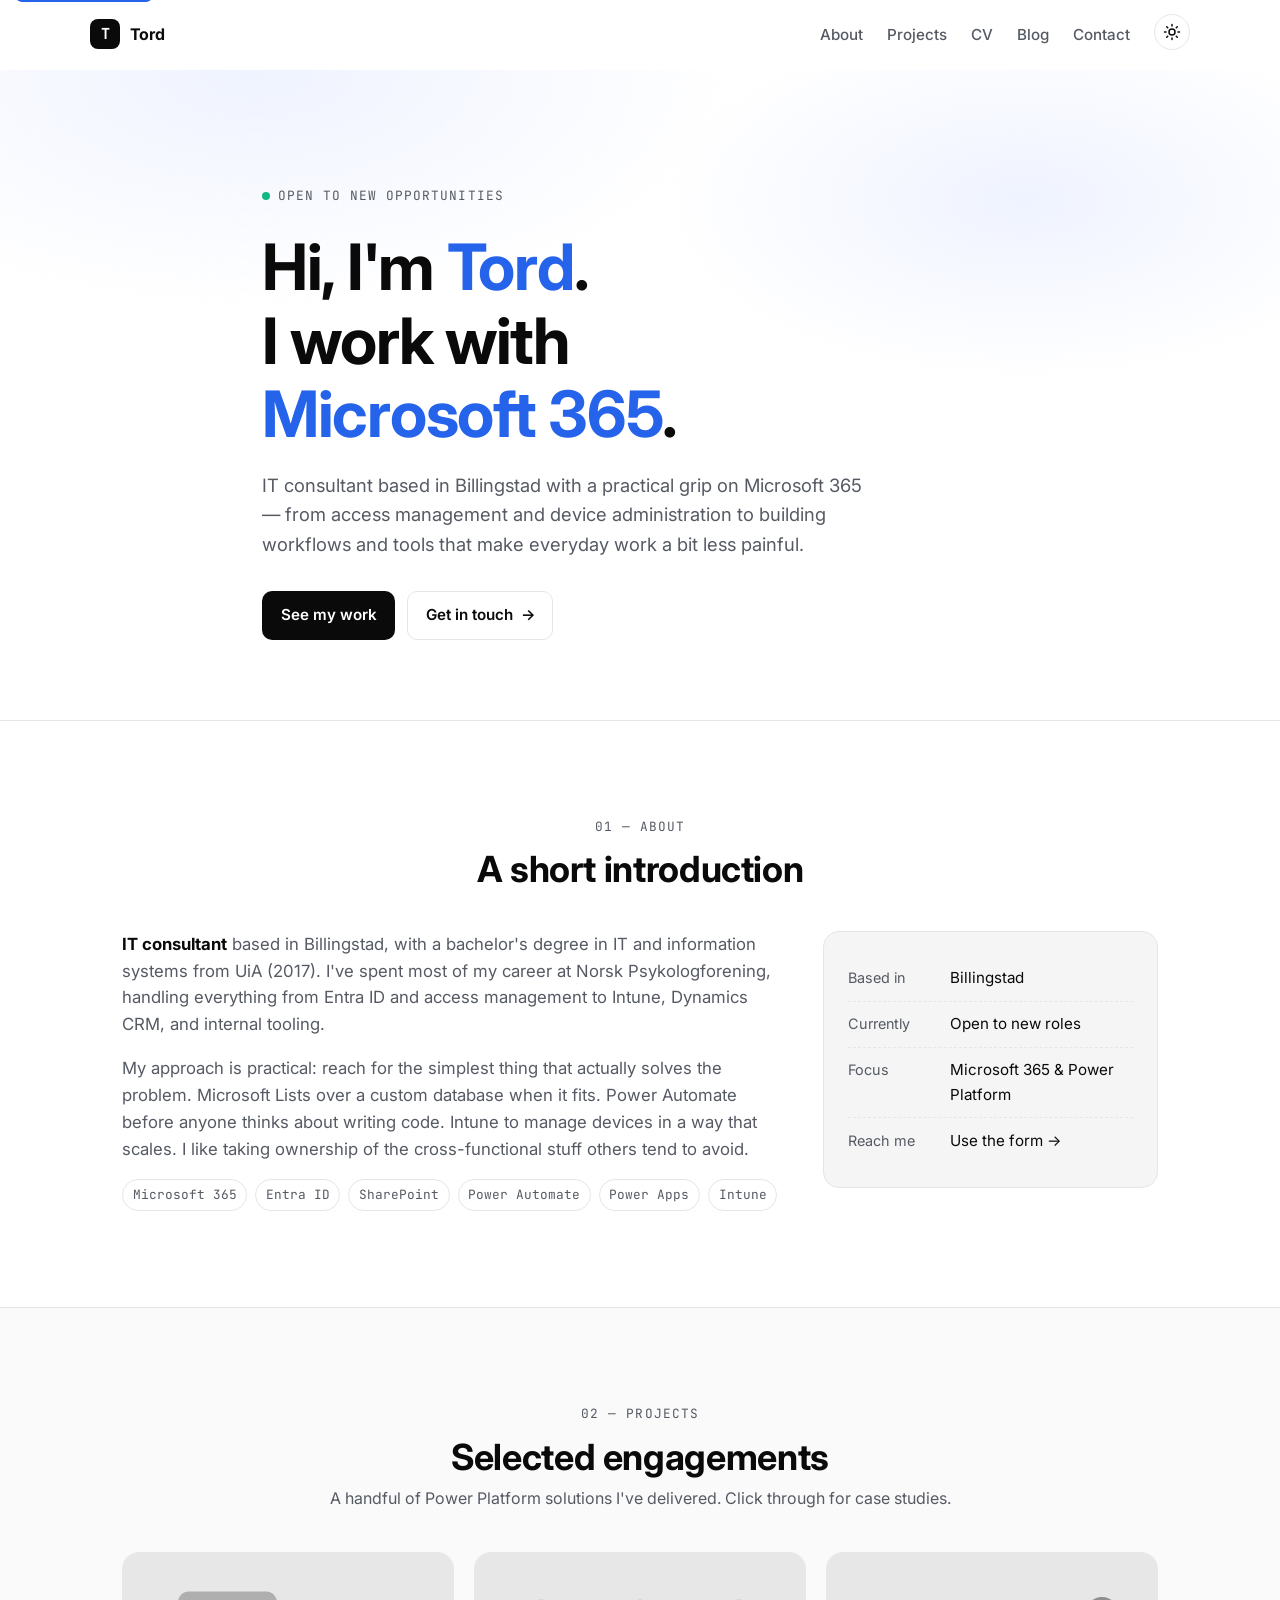
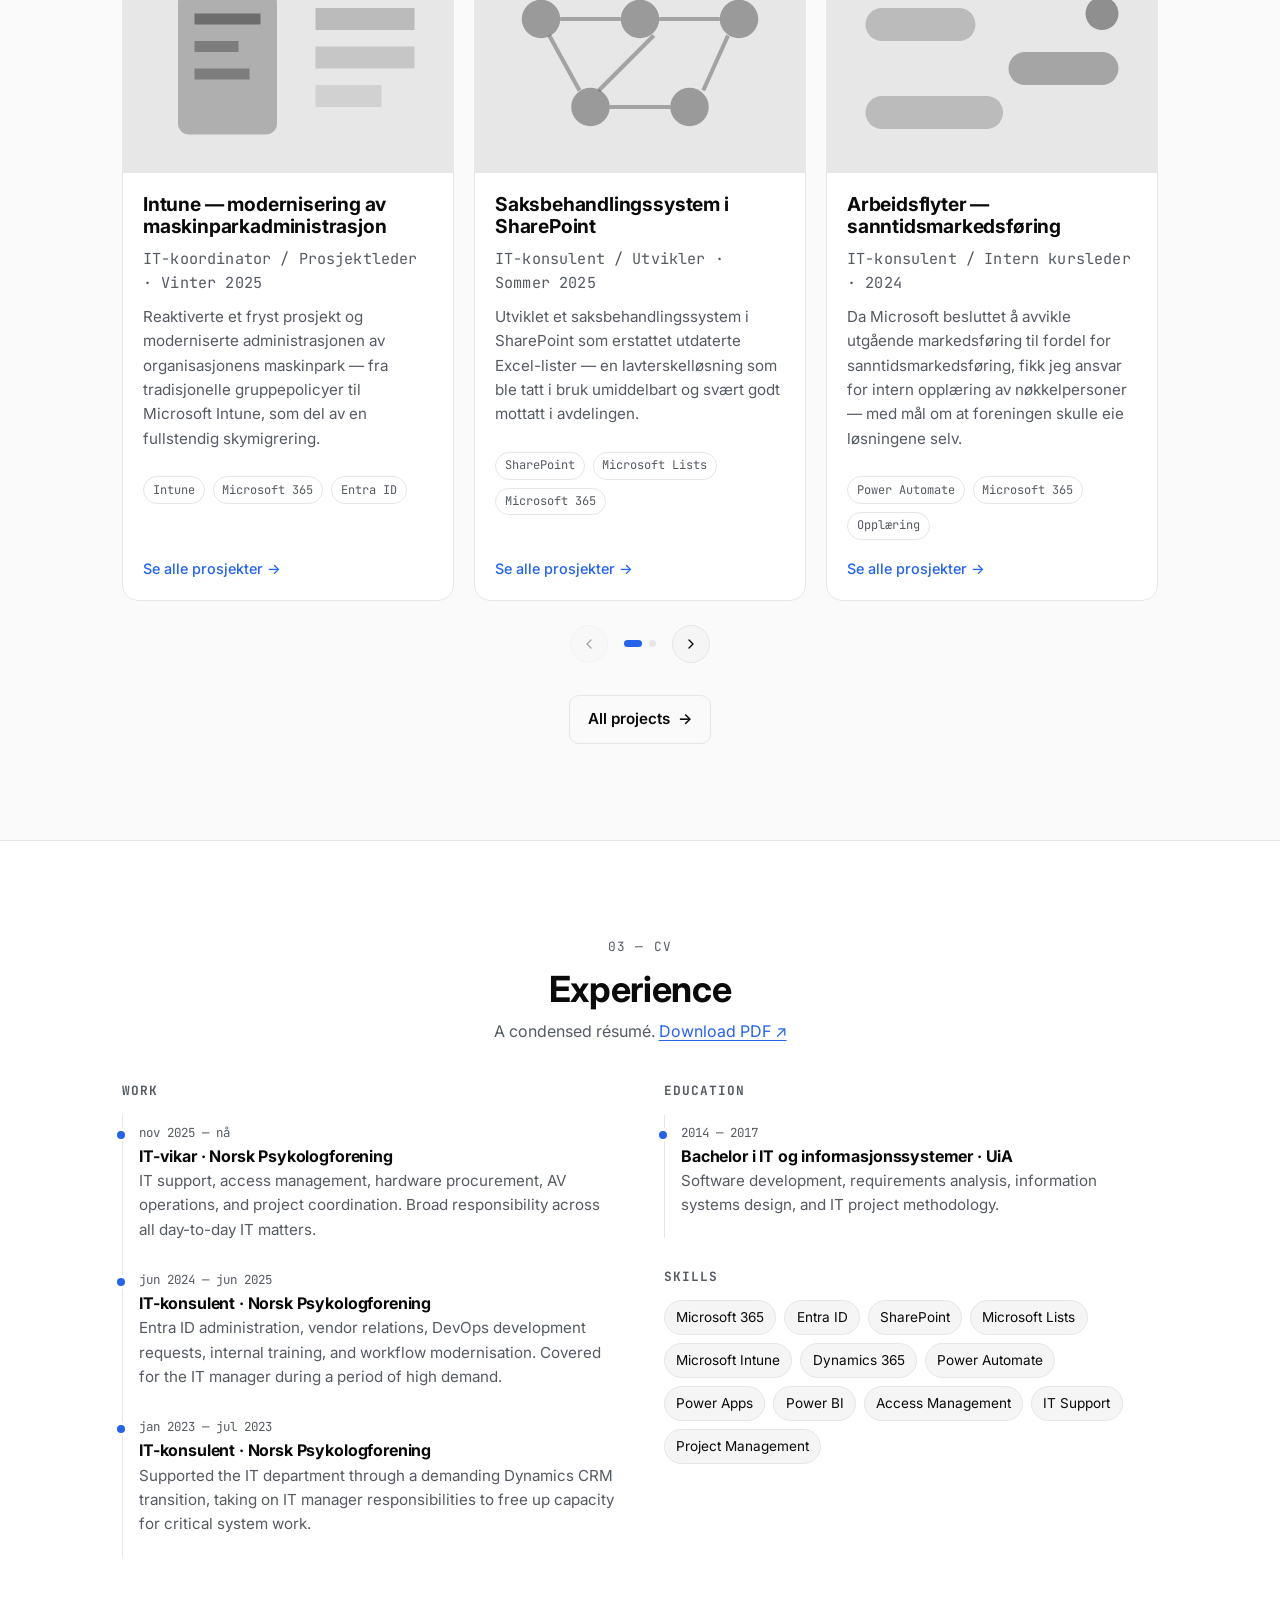
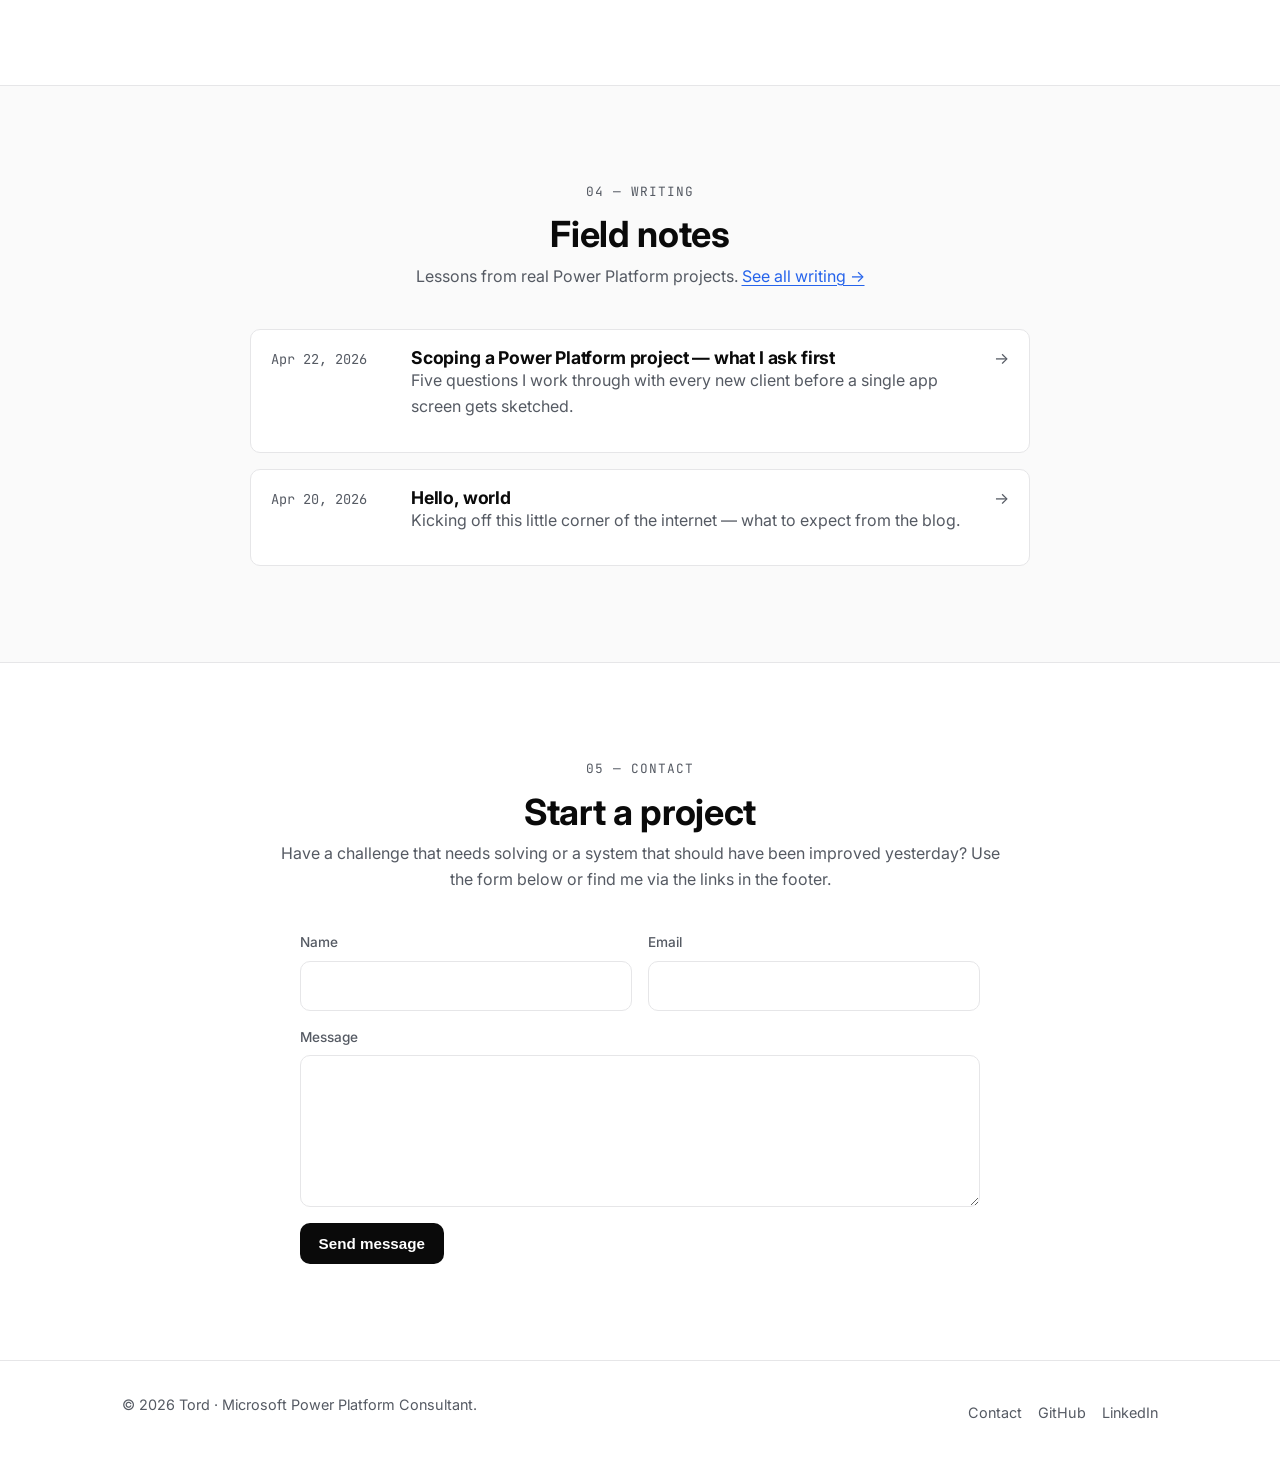
==== commit a146d8c3: "your message here" ====
--- a/index.html
+++ b/index.html
@@ -24,7 +24,7 @@
       </button>
       <ul class="nav-menu" id="nav-menu">
         <li><a href="#about">About</a></li>
-        <li><a href="#projects">Projects</a></li>
+        <li><a href="projects/index.html">Projects</a></li>
         <li><a href="#cv">CV</a></li>
         <li><a href="blog/index.html">Blog</a></li>
         <li><a href="#contact">Contact</a></li>
@@ -43,19 +43,19 @@
     <!-- HOME / HERO -->
     <section class="hero" id="home">
       <div class="container hero-inner">
-        <p class="eyebrow"><span class="dot"></span> Available for new engagements</p>
+        <p class="eyebrow"><span class="dot"></span> Open to new opportunities</p>
         <h1 class="hero-title">
           Hi, I'm <span class="accent">Tord</span>.<br />
-          I build <span class="rotator" aria-live="polite"><span>Power Platform solutions</span></span>.
+          I work with <span class="rotator" aria-live="polite" aria-atomic="true"><span class="rotator-text">Microsoft 365</span><span class="rotator-period">.</span></span>
         </h1>
         <p class="hero-sub">
-          Independent Microsoft consultant helping teams ship real solutions with Power Apps,
-          Power Automate, Copilot Studio, and Dataverse — without writing a line of code where
-          it isn't needed.
+          IT consultant based in Billingstad with a practical grip on Microsoft 365 —
+          from access management and device administration to building workflows and
+          tools that make everyday work a bit less painful.
         </p>
         <div class="hero-cta">
           <a class="btn btn-primary" href="#projects">See my work</a>
-          <a class="btn btn-ghost" href="#contact">Start a project <span aria-hidden="true">→</span></a>
+          <a class="btn btn-ghost" href="#contact">Get in touch <span aria-hidden="true">→</span></a>
         </div>
       </div>
     </section>
@@ -70,38 +70,39 @@
         <div class="about-grid">
           <div class="about-text">
             <p>
-              <strong>Placeholder bio.</strong> I'm a Microsoft Power Platform consultant. I partner
-              with organizations to turn messy, manual processes into canvas apps, automated flows,
-              and Copilot-powered experiences that the business can actually own long-term.
+              <strong>IT consultant</strong> based in Billingstad, with a bachelor's degree in
+              IT and information systems from UiA (2017). I've spent most of my career at
+              Norsk Psykologforening, handling everything from Entra ID and access management
+              to Intune, Dynamics CRM, and internal tooling.
             </p>
             <p>
-              My sweet spot is the boring-but-valuable stuff: approvals that should have been
-              automated years ago, spreadsheets that wanted to be Dataverse, SharePoint lists
-              begging for a proper UI. Replace this copy with your own story — how you got into
-              the Power Platform, the kinds of clients you work with, and what you love about
-              the craft.
+              My approach is practical: reach for the simplest thing that actually solves the
+              problem. Microsoft Lists over a custom database when it fits. Power Automate before
+              anyone thinks about writing code. Intune to manage devices in a way that scales.
+              I like taking ownership of the cross-functional stuff others tend to avoid.
             </p>
             <ul class="tag-list" aria-label="What I work on">
+              <li>Microsoft 365</li>
+              <li>Entra ID</li>
+              <li>SharePoint</li>
+              <li>Power Automate</li>
               <li>Power Apps</li>
-              <li>Power Automate</li>
-              <li>Copilot Studio</li>
-              <li>Dataverse</li>
-              <li>Microsoft 365</li>
+              <li>Intune</li>
             </ul>
           </div>
           <aside class="about-card">
             <dl class="facts">
-              <div><dt>Based in</dt><dd>Somewhere, Earth</dd></div>
-              <div><dt>Currently</dt><dd>Consulting independently</dd></div>
-              <div><dt>Focus</dt><dd>Power Platform & M365</dd></div>
-              <div><dt>Reach me</dt><dd><a href="mailto:tordrl@proton.me">tordrl@proton.me</a></dd></div>
+              <div><dt>Based in</dt><dd>Billingstad</dd></div>
+              <div><dt>Currently</dt><dd>Open to new roles</dd></div>
+              <div><dt>Focus</dt><dd>Microsoft 365 & Power Platform</dd></div>
+              <div><dt>Reach me</dt><dd><a href="#contact">Use the form →</a></dd></div>
             </dl>
           </aside>
         </div>
       </div>
     </section>
 
-    <!-- PROJECTS -->
+    <!-- PROJECTS CAROUSEL -->
     <section class="section section-alt" id="projects">
       <div class="container">
         <header class="section-head">
@@ -110,55 +111,26 @@
           <p class="section-lede">A handful of Power Platform solutions I've delivered. Click through for case studies.</p>
         </header>
 
-        <div class="projects-grid">
-          <article class="project-card">
-            <div class="project-thumb" aria-hidden="true">
-              <svg viewBox="0 0 120 80" xmlns="http://www.w3.org/2000/svg"><rect width="120" height="80" fill="currentColor" opacity="0.06"/><rect x="20" y="14" width="36" height="52" rx="4" fill="currentColor" opacity="0.25"/><rect x="26" y="22" width="24" height="4" fill="currentColor" opacity="0.4"/><rect x="26" y="32" width="16" height="4" fill="currentColor" opacity="0.3"/><rect x="26" y="42" width="20" height="4" fill="currentColor" opacity="0.3"/><rect x="70" y="20" width="36" height="8" fill="currentColor" opacity="0.2"/><rect x="70" y="34" width="36" height="8" fill="currentColor" opacity="0.15"/><rect x="70" y="48" width="24" height="8" fill="currentColor" opacity="0.1"/></svg>
+        <div class="carousel-wrapper" id="projects-carousel">
+          <div class="carousel-track-outer">
+            <div class="carousel-track" aria-live="polite">
+              <!-- Project cards injected by main.js from projects/projects.json -->
+              <p class="muted" style="padding:1rem">Loading projects…</p>
             </div>
-            <div class="project-body">
-              <h3>Field Inspection Canvas App</h3>
-              <p>Replaced paper checklists with a Power Apps canvas app used daily by field crews. Photos, GPS, offline support — backed by Dataverse.</p>
-              <ul class="tag-list small">
-                <li>Power Apps</li><li>Dataverse</li><li>Power Automate</li>
-              </ul>
-              <div class="project-links">
-                <a href="projects/sample-project.html">Case study →</a>
-                <a href="#" class="muted-link">Demo ↗</a>
-              </div>
-            </div>
-          </article>
-
-          <article class="project-card">
-            <div class="project-thumb" aria-hidden="true">
-              <svg viewBox="0 0 120 80" xmlns="http://www.w3.org/2000/svg"><rect width="120" height="80" fill="currentColor" opacity="0.06"/><circle cx="24" cy="24" r="7" fill="currentColor" opacity="0.35"/><circle cx="60" cy="24" r="7" fill="currentColor" opacity="0.35"/><circle cx="96" cy="24" r="7" fill="currentColor" opacity="0.35"/><circle cx="42" cy="56" r="7" fill="currentColor" opacity="0.35"/><circle cx="78" cy="56" r="7" fill="currentColor" opacity="0.35"/><path d="M31 24 L53 24 M67 24 L89 24 M27 30 L38 50 M49 56 L71 56 M83 50 L92 30 M65 30 L45 50" stroke="currentColor" stroke-width="1.5" opacity="0.3"/></svg>
-            </div>
-            <div class="project-body">
-              <h3>Invoice Approval Automation</h3>
-              <p>Multi-stage approval flow with SLA tracking. Cut approval cycle time from 9 days to under 48 hours and eliminated the email chase.</p>
-              <ul class="tag-list small">
-                <li>Power Automate</li><li>SharePoint</li><li>Teams</li>
-              </ul>
-              <div class="project-links">
-                <a href="projects/sample-project.html">Case study →</a>
-              </div>
-            </div>
-          </article>
-
-          <article class="project-card">
-            <div class="project-thumb" aria-hidden="true">
-              <svg viewBox="0 0 120 80" xmlns="http://www.w3.org/2000/svg"><rect width="120" height="80" fill="currentColor" opacity="0.06"/><rect x="14" y="20" width="40" height="12" rx="6" fill="currentColor" opacity="0.2"/><rect x="66" y="36" width="40" height="12" rx="6" fill="currentColor" opacity="0.3"/><rect x="14" y="52" width="50" height="12" rx="6" fill="currentColor" opacity="0.2"/><circle cx="100" cy="22" r="6" fill="currentColor" opacity="0.4"/></svg>
-            </div>
-            <div class="project-body">
-              <h3>Copilot Studio HR Agent</h3>
-              <p>Internal HR assistant answering policy and leave questions in Teams. Grounded on SharePoint content with escalation to a human agent.</p>
-              <ul class="tag-list small">
-                <li>Copilot Studio</li><li>Dataverse</li><li>Graph API</li>
-              </ul>
-              <div class="project-links">
-                <a href="projects/sample-project.html">Case study →</a>
-              </div>
-            </div>
-          </article>
+          </div>
+          <div class="carousel-controls">
+            <button class="carousel-btn carousel-btn-prev" aria-label="Previous projects">
+              <svg width="16" height="16" viewBox="0 0 24 24" fill="none" stroke="currentColor" stroke-width="2" stroke-linecap="round" stroke-linejoin="round" aria-hidden="true"><polyline points="15 18 9 12 15 6"/></svg>
+            </button>
+            <div class="carousel-dots" role="tablist" aria-label="Project slides"></div>
+            <button class="carousel-btn carousel-btn-next" aria-label="Next projects">
+              <svg width="16" height="16" viewBox="0 0 24 24" fill="none" stroke="currentColor" stroke-width="2" stroke-linecap="round" stroke-linejoin="round" aria-hidden="true"><polyline points="9 18 15 12 9 6"/></svg>
+            </button>
+          </div>
+        </div>
+
+        <div class="carousel-footer">
+          <a class="btn btn-ghost" href="projects/index.html">All projects <span aria-hidden="true">→</span></a>
         </div>
       </div>
     </section>
@@ -177,69 +149,55 @@
             <h3 class="cv-heading">Work</h3>
             <ol class="timeline">
               <li>
-                <div class="timeline-when">2024 — Present</div>
-                <div class="timeline-what">
-                  <h4>Independent Power Platform Consultant</h4>
-                  <p>Delivering canvas apps, model-driven apps, automations, and Copilot Studio agents for clients across industries.</p>
-                </div>
-              </li>
-              <li>
-                <div class="timeline-when">2021 — 2024</div>
-                <div class="timeline-what">
-                  <h4>Senior Power Platform Developer · Previous company</h4>
-                  <p>Led Power Platform adoption and built out the organization's Center of Excellence.</p>
-                </div>
-              </li>
-              <li>
-                <div class="timeline-when">2018 — 2021</div>
-                <div class="timeline-what">
-                  <h4>Microsoft 365 Specialist · First company</h4>
-                  <p>SharePoint, Teams, and early Power Platform work — where the low-code bug took hold.</p>
+                <div class="timeline-when">nov 2025 — nå</div>
+                <div class="timeline-what">
+                  <h4>IT-vikar · Norsk Psykologforening</h4>
+                  <p>IT support, access management, hardware procurement, AV operations, and project coordination. Broad responsibility across all day-to-day IT matters.</p>
+                </div>
+              </li>
+              <li>
+                <div class="timeline-when">jun 2024 — jun 2025</div>
+                <div class="timeline-what">
+                  <h4>IT-konsulent · Norsk Psykologforening</h4>
+                  <p>Entra ID administration, vendor relations, DevOps development requests, internal training, and workflow modernisation. Covered for the IT manager during a period of high demand.</p>
+                </div>
+              </li>
+              <li>
+                <div class="timeline-when">jan 2023 — jul 2023</div>
+                <div class="timeline-what">
+                  <h4>IT-konsulent · Norsk Psykologforening</h4>
+                  <p>Supported the IT department through a demanding Dynamics CRM transition, taking on IT manager responsibilities to free up capacity for critical system work.</p>
                 </div>
               </li>
             </ol>
           </div>
 
           <div class="cv-column">
-            <h3 class="cv-heading">Certifications</h3>
+            <h3 class="cv-heading">Education</h3>
             <ol class="timeline">
               <li>
-                <div class="timeline-when">Microsoft</div>
-                <div class="timeline-what">
-                  <h4>PL-900 · Power Platform Fundamentals</h4>
-                  <p>Replace with the specific certifications you hold.</p>
-                </div>
-              </li>
-              <li>
-                <div class="timeline-when">Microsoft</div>
-                <div class="timeline-what">
-                  <h4>PL-200 · Power Platform Functional Consultant</h4>
-                  <p>Designing and configuring Power Platform solutions.</p>
-                </div>
-              </li>
-              <li>
-                <div class="timeline-when">Microsoft</div>
-                <div class="timeline-what">
-                  <h4>PL-400 · Power Platform Developer</h4>
-                  <p>Custom connectors, plugins, and advanced extensibility.</p>
+                <div class="timeline-when">2014 — 2017</div>
+                <div class="timeline-what">
+                  <h4>Bachelor i IT og informasjonssystemer · UiA</h4>
+                  <p>Software development, requirements analysis, information systems design, and IT project methodology.</p>
                 </div>
               </li>
             </ol>
 
             <h3 class="cv-heading">Skills</h3>
             <div class="skills">
-              <span class="chip">Power Apps (Canvas)</span>
-              <span class="chip">Power Apps (Model-driven)</span>
+              <span class="chip">Microsoft 365</span>
+              <span class="chip">Entra ID</span>
+              <span class="chip">SharePoint</span>
+              <span class="chip">Microsoft Lists</span>
+              <span class="chip">Microsoft Intune</span>
+              <span class="chip">Dynamics 365</span>
               <span class="chip">Power Automate</span>
-              <span class="chip">Copilot Studio</span>
-              <span class="chip">Dataverse</span>
-              <span class="chip">Power Fx</span>
-              <span class="chip">SharePoint</span>
-              <span class="chip">Microsoft Teams</span>
-              <span class="chip">Microsoft 365</span>
-              <span class="chip">Microsoft Graph</span>
-              <span class="chip">Azure AD / Entra</span>
-              <span class="chip">ALM (Solutions & Pipelines)</span>
+              <span class="chip">Power Apps</span>
+              <span class="chip">Power BI</span>
+              <span class="chip">Access Management</span>
+              <span class="chip">IT Support</span>
+              <span class="chip">Project Management</span>
             </div>
           </div>
         </div>
@@ -267,7 +225,7 @@
         <header class="section-head">
           <p class="section-kicker">05 — Contact</p>
           <h2 class="section-title">Start a project</h2>
-          <p class="section-lede">Got a process that needs automating or an app that should have been built yesterday? Drop me a note — <a class="inline-link" href="mailto:tordrl@proton.me">tordrl@proton.me</a> — or use the form.</p>
+          <p class="section-lede">Have a challenge that needs solving or a system that should have been improved yesterday? Use the form below or find me via the links in the footer.</p>
         </header>
 
         <form class="contact-form" id="contact-form" novalidate>
@@ -301,13 +259,15 @@
     <div class="container footer-inner">
       <p>© <span id="year"></span> Tord · Microsoft Power Platform Consultant.</p>
       <ul class="socials" aria-label="Social links">
-        <li><a href="mailto:tordrl@proton.me" aria-label="Email">Email</a></li>
+        <li><a href="#contact" aria-label="Contact">Contact</a></li>
         <li><a href="#" aria-label="GitHub">GitHub</a></li>
         <li><a href="#" aria-label="LinkedIn">LinkedIn</a></li>
       </ul>
     </div>
   </footer>
 
+  <script src="js/projects-data.js"></script>
+  <script src="blog/posts/blog-data.js"></script>
   <script src="js/main.js" defer></script>
   <script src="js/blog.js" defer></script>
 </body>
--- a/css/styles.css
+++ b/css/styles.css
@@ -313,7 +313,15 @@
   display: inline-block;
   position: relative;
   color: var(--accent);
-  min-height: 1em;
+  white-space: nowrap;
+  /* min-width is set by JS to the widest phrase — prevents layout shifts */
+}
+.rotator-text {
+  display: inline-block;
+  transition: opacity 180ms ease, transform 180ms ease;
+}
+.rotator-period {
+  color: var(--text);
 }
 .hero-sub {
   font-size: clamp(1.05rem, 1.6vw, 1.15rem);
@@ -658,6 +666,217 @@
 }
 .reveal.is-visible { opacity: 1; transform: translateY(0); }
 
+/* ---------- Project Carousel (home page) ---------- */
+.carousel-wrapper {
+  position: relative;
+}
+.carousel-track-outer {
+  overflow: hidden;
+  border-radius: var(--radius-lg);
+}
+.carousel-track {
+  display: flex;
+  gap: 1.25rem;
+  transition: transform 500ms var(--ease);
+  will-change: transform;
+}
+/* Each card takes up 1/3 of the visible width minus gaps */
+.carousel-track .project-card {
+  flex: 0 0 calc((100% - 2 * 1.25rem) / 3);
+  min-width: 0;
+}
+@media (max-width: 900px) {
+  .carousel-track .project-card {
+    flex: 0 0 calc((100% - 1.25rem) / 2);
+  }
+}
+@media (max-width: 560px) {
+  .carousel-track .project-card {
+    flex: 0 0 100%;
+  }
+}
+.carousel-controls {
+  display: flex;
+  align-items: center;
+  justify-content: center;
+  gap: 1rem;
+  margin-top: 1.5rem;
+}
+.carousel-btn {
+  background: var(--surface);
+  border: 1px solid var(--border);
+  color: var(--text);
+  width: 38px; height: 38px;
+  border-radius: 999px;
+  display: inline-grid;
+  place-items: center;
+  cursor: pointer;
+  transition: background var(--duration) var(--ease), border-color var(--duration) var(--ease);
+  flex-shrink: 0;
+}
+.carousel-btn:hover { background: var(--bg); border-color: var(--text); }
+.carousel-btn:disabled { opacity: 0.35; cursor: not-allowed; }
+.carousel-dots {
+  display: flex;
+  gap: 0.45rem;
+  align-items: center;
+}
+.carousel-dot {
+  width: 7px; height: 7px;
+  border-radius: 999px;
+  background: var(--border);
+  border: none;
+  cursor: pointer;
+  padding: 0;
+  transition: background var(--duration) var(--ease), width var(--duration) var(--ease);
+}
+.carousel-dot.active {
+  background: var(--accent);
+  width: 18px;
+}
+.carousel-footer {
+  text-align: center;
+  margin-top: 2rem;
+}
+
+/* ---------- Project card meta (carousel) ---------- */
+.project-card-meta {
+  font-family: var(--font-mono);
+  font-size: 0.78rem;
+  color: var(--text-muted);
+  margin: 0;
+  letter-spacing: 0.01em;
+}
+
+/* ---------- Projects index page ---------- */
+.projects-hero {
+  padding: clamp(3rem, 8vw, 5rem) 0 2rem;
+  border-bottom: 1px solid var(--border);
+}
+.projects-hero h1 { margin-bottom: 0.5rem; }
+.projects-hero p { color: var(--text-muted); margin: 0; }
+
+.filter-bar {
+  display: flex;
+  flex-wrap: wrap;
+  gap: 0.5rem;
+  margin-bottom: 2.5rem;
+}
+.filter-btn {
+  font-family: var(--font-mono);
+  font-size: 0.78rem;
+  padding: 0.3rem 0.7rem;
+  border-radius: 999px;
+  border: 1px solid var(--border);
+  background: transparent;
+  color: var(--text-muted);
+  cursor: pointer;
+  transition: background var(--duration) var(--ease), color var(--duration) var(--ease), border-color var(--duration) var(--ease);
+}
+.filter-btn:hover { border-color: var(--text); color: var(--text); }
+.filter-btn.active {
+  background: var(--text);
+  color: var(--bg);
+  border-color: var(--text);
+}
+
+/* ---------- Document-style project list ---------- */
+.projects-list-doc {
+  max-width: 780px;
+}
+
+.project-entry {
+  padding: 2.5rem 0;
+}
+.project-entry[data-hidden="true"] { display: none; }
+
+.project-entry-title {
+  font-size: clamp(1.25rem, 2.5vw, 1.6rem);
+  font-weight: 700;
+  letter-spacing: 0.01em;
+  text-transform: uppercase;
+  margin: 0 0 0.6rem;
+  color: var(--text);
+}
+
+.project-entry-meta {
+  font-size: 0.92rem;
+  color: var(--text-muted);
+  margin: 0 0 1.25rem;
+}
+.project-entry-meta strong { color: var(--text); font-weight: 600; }
+.project-meta-sep { margin: 0 0.25rem; opacity: 0.4; }
+
+.project-entry-body {
+  font-size: 1rem;
+  line-height: 1.75;
+  color: var(--text-muted);
+}
+.project-entry-body p { margin: 0 0 0.85em; color: var(--text-muted); }
+.project-entry-body p:last-child { margin-bottom: 0; }
+.project-entry-body strong { color: var(--text); font-weight: 600; }
+.project-entry-body ul,
+.project-entry-body ol {
+  margin: 0.5em 0 0.85em 1.25em;
+  padding: 0;
+}
+.project-entry-body ul li { list-style: disc; margin: 0.25em 0; }
+.project-entry-body ol li { list-style: decimal; margin: 0.25em 0; }
+.project-entry-body a { color: var(--accent); text-decoration: underline; text-underline-offset: 3px; }
+.project-entry-body code {
+  font-family: var(--font-mono);
+  background: var(--code-bg);
+  padding: 0.15em 0.4em;
+  border-radius: 4px;
+  font-size: 0.9em;
+}
+
+.project-entry-tags {
+  margin-top: 1.25rem !important;
+}
+/* Tags inside entries are clickable filter buttons */
+.filter-tag {
+  background: transparent;
+  cursor: pointer;
+  font-family: var(--font-mono);
+  font-size: 0.75rem;
+  padding: 0.2rem 0.55rem;
+  border: 1px solid var(--border);
+  border-radius: 999px;
+  color: var(--text-muted);
+  transition: border-color var(--duration) var(--ease), color var(--duration) var(--ease);
+}
+.filter-tag:hover { border-color: var(--accent); color: var(--accent); }
+
+.project-divider {
+  border: none;
+  border-top: 1px solid var(--border);
+  margin: 0;
+}
+
+.projects-empty {
+  padding: 3rem 0;
+}
+
+/* ---------- Add project prompt ---------- */
+.add-project-cta {
+  margin-top: 3rem;
+  padding: 1.25rem 1.5rem;
+  border: 1px dashed var(--border);
+  border-radius: var(--radius-lg);
+  color: var(--text-muted);
+  font-size: 0.875rem;
+  line-height: 1.6;
+}
+.add-project-cta code {
+  font-family: var(--font-mono);
+  background: var(--surface);
+  padding: 0.15em 0.4em;
+  border-radius: 4px;
+  font-size: 0.88em;
+  color: var(--accent);
+}
+
 @media (prefers-reduced-motion: reduce) {
   * { animation: none !important; transition: none !important; }
   html { scroll-behavior: auto; }
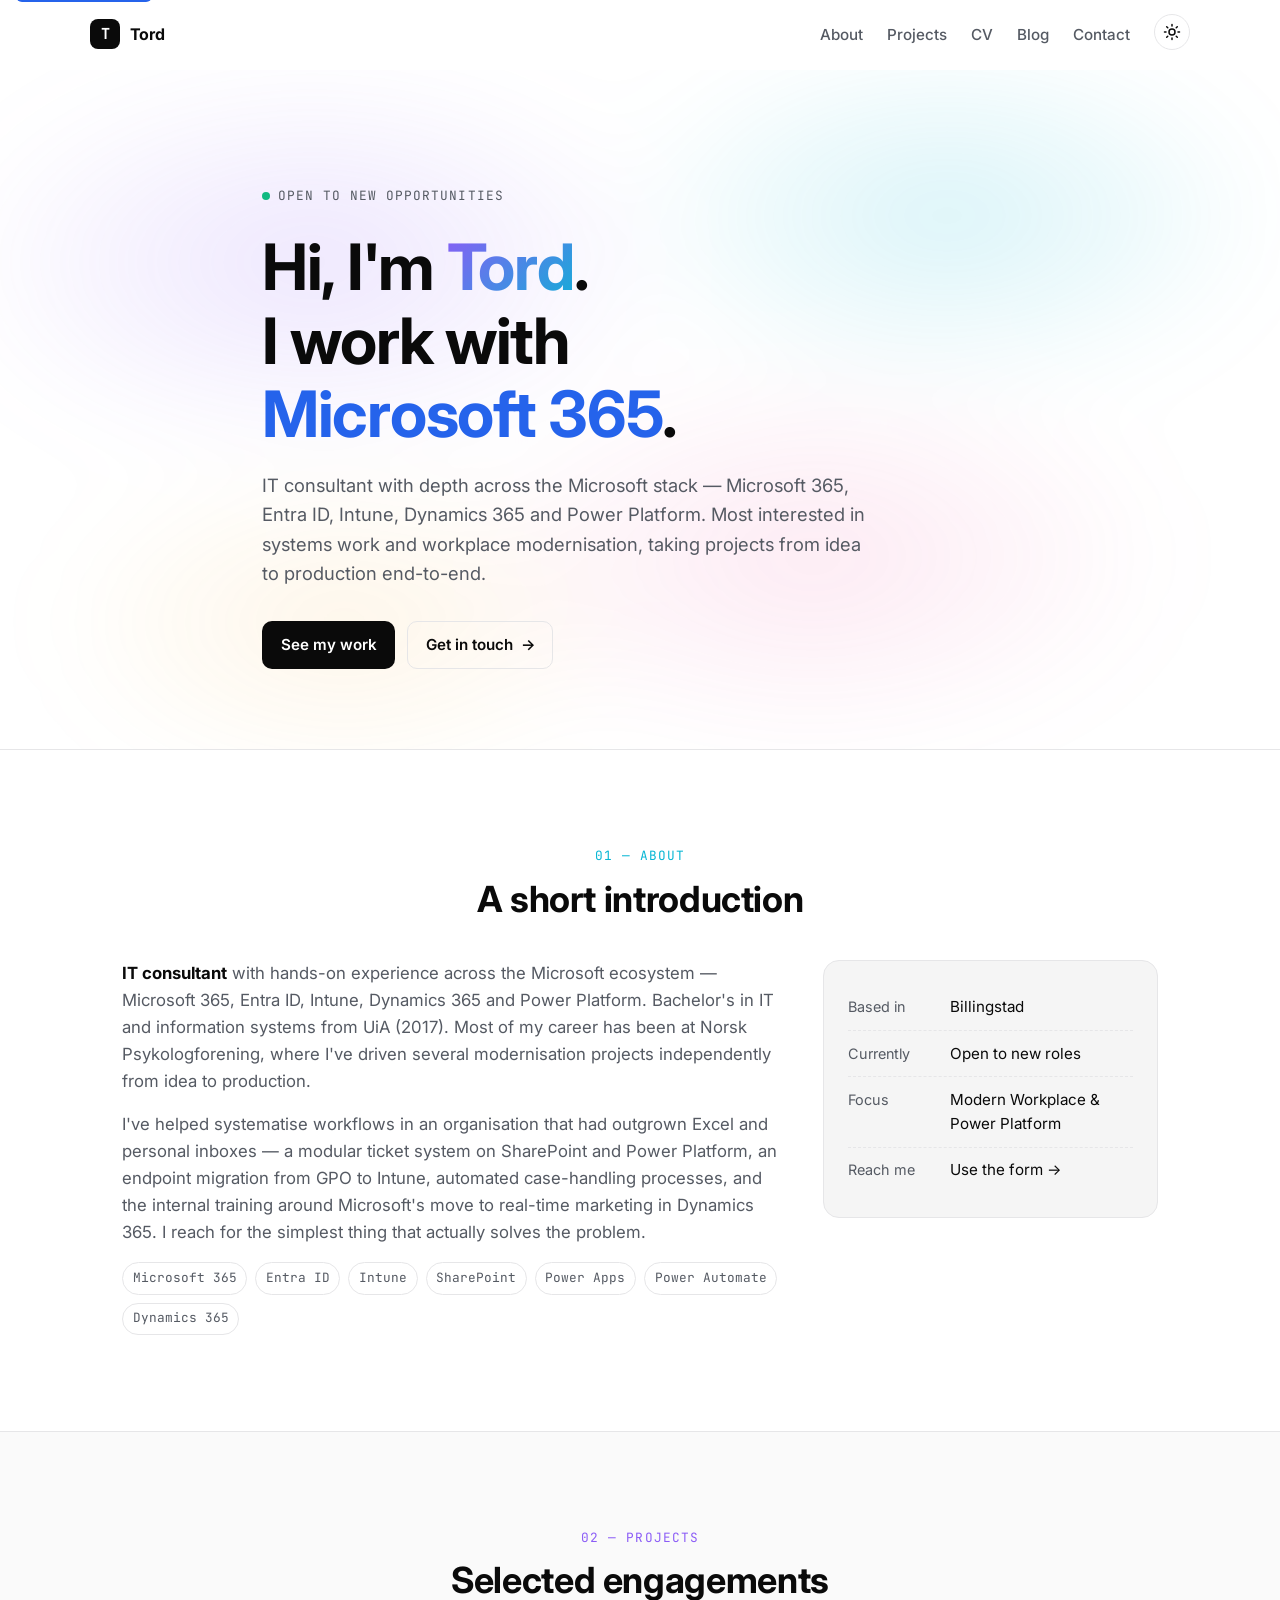
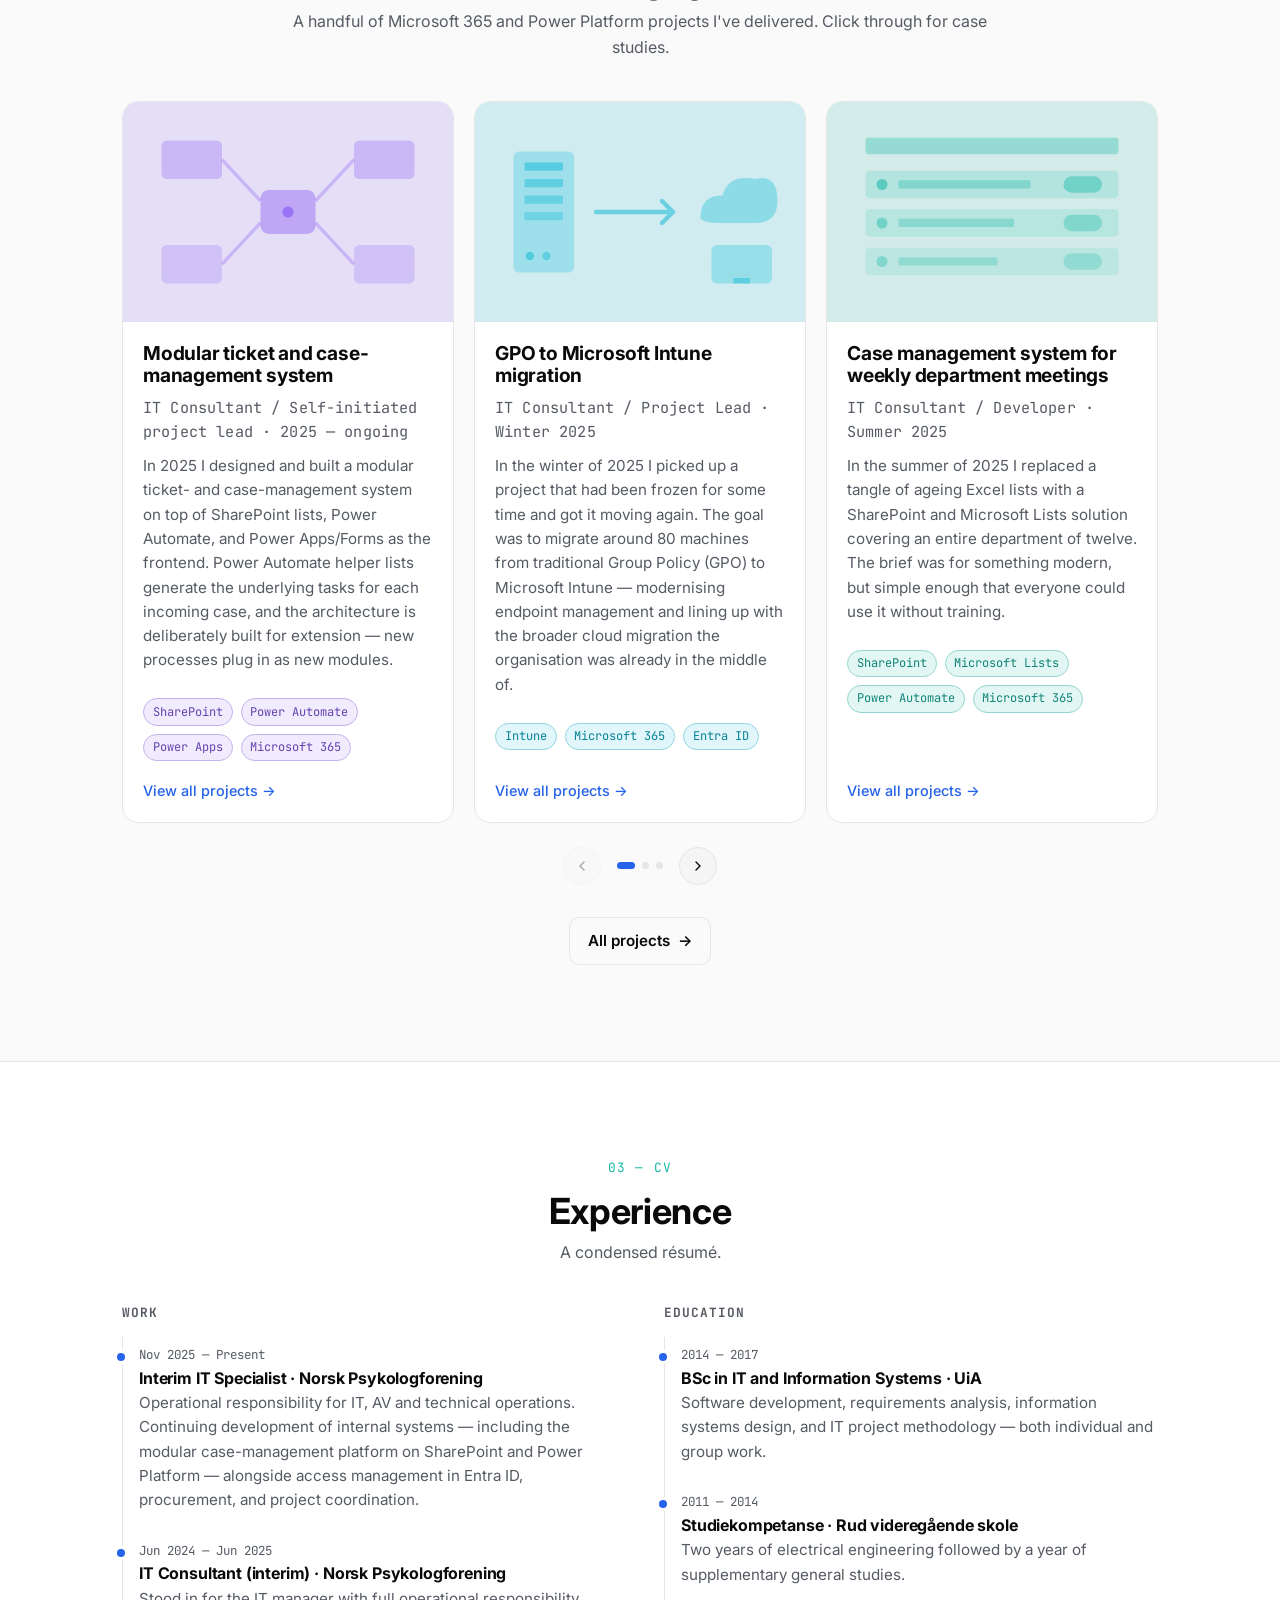
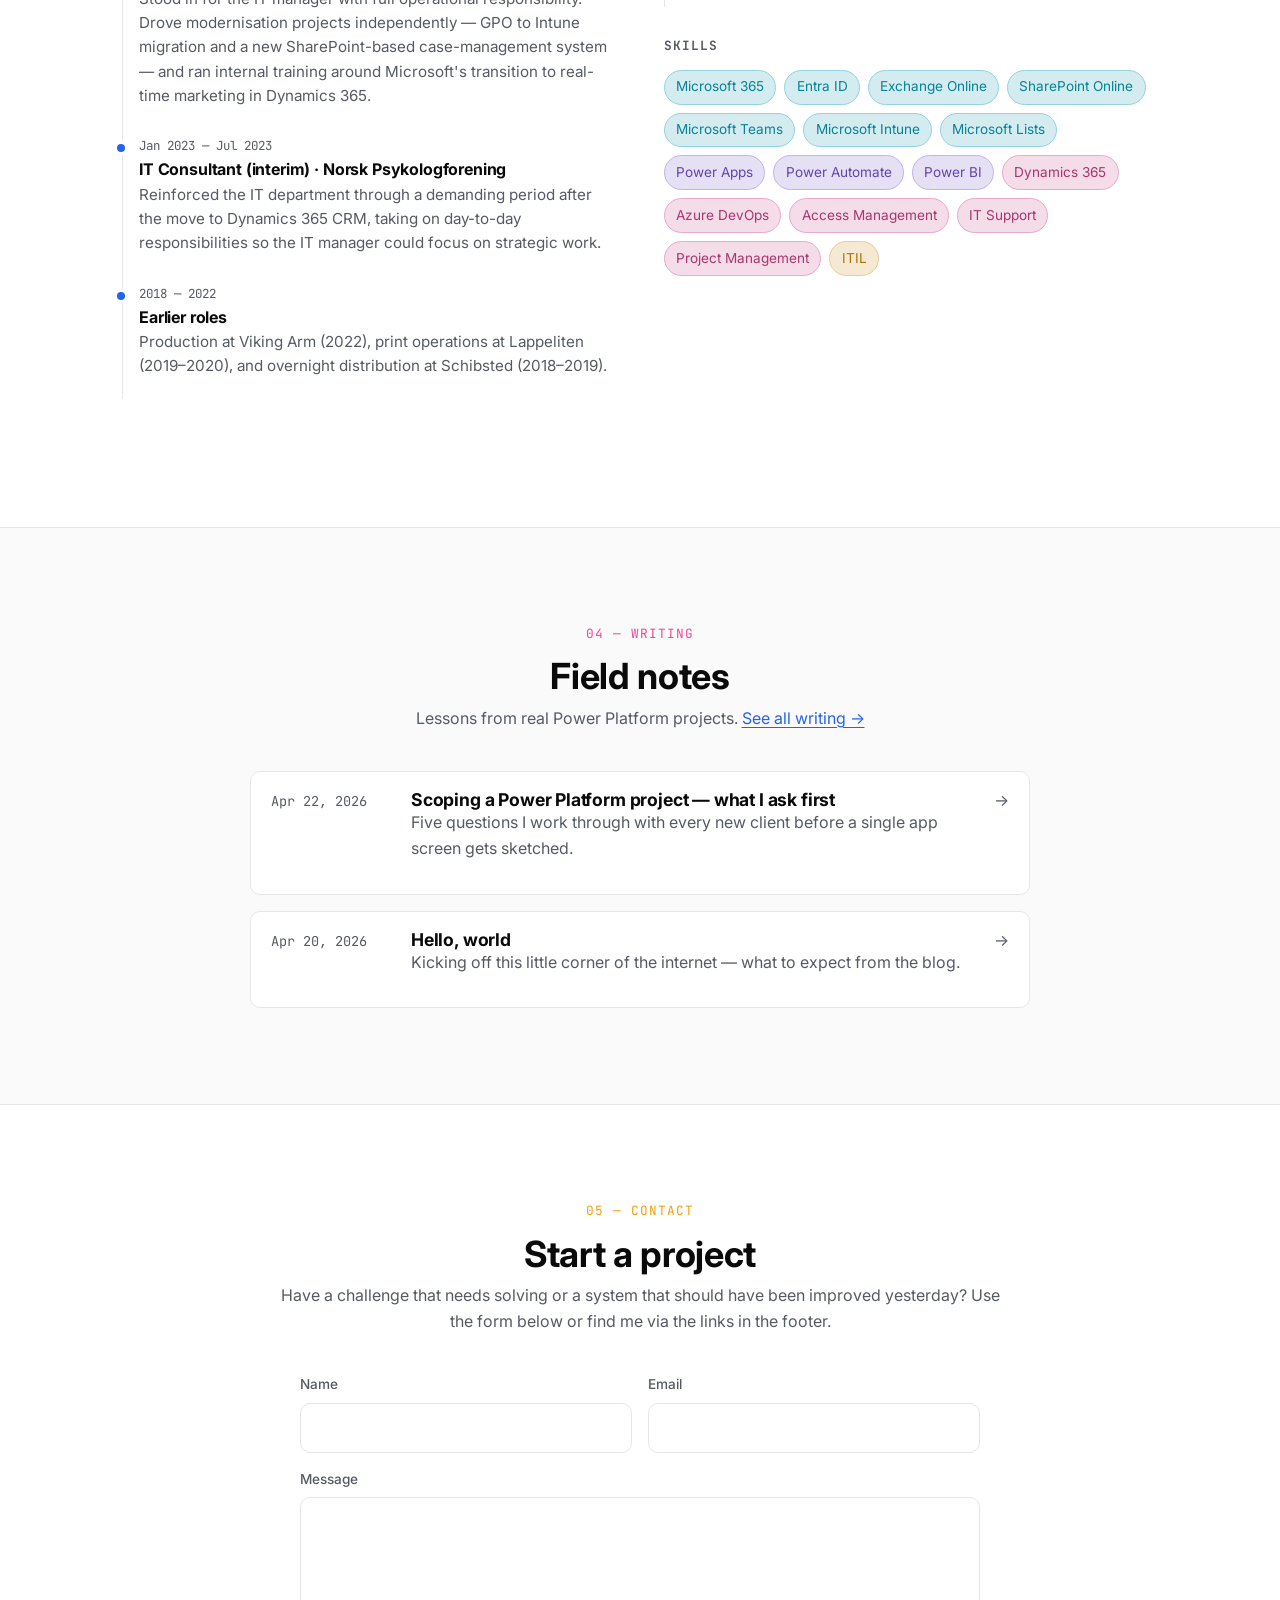
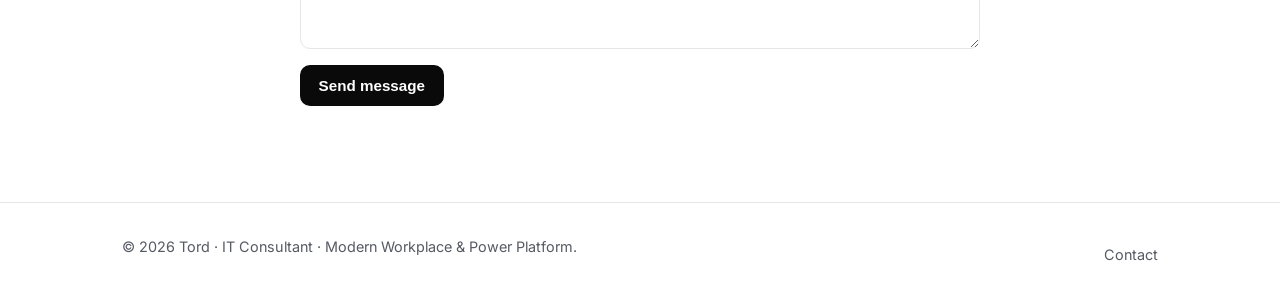
==== commit e089273c: "Sync site with CV v4: refreshed copy, new modular ticket project, per-project colours, animated hero" ====
--- a/index.html
+++ b/index.html
@@ -3,8 +3,8 @@
 <head>
   <meta charset="UTF-8" />
   <meta name="viewport" content="width=device-width, initial-scale=1.0" />
-  <meta name="description" content="Tord — independent Microsoft Power Platform consultant. Power Apps, Power Automate, Copilot Studio, Dataverse, and Microsoft 365." />
-  <title>Tord — Power Platform Consultant</title>
+  <meta name="description" content="Tord — IT consultant focused on the modern workplace and Power Platform. Microsoft 365, Entra ID, Intune, Dynamics 365, Power Apps, Power Automate, SharePoint." />
+  <title>Tord — IT Consultant · Modern Workplace & Power Platform</title>
   <link rel="preconnect" href="https://fonts.googleapis.com" />
   <link rel="preconnect" href="https://fonts.gstatic.com" crossorigin />
   <link href="https://fonts.googleapis.com/css2?family=Inter:wght@400;500;600;700&family=JetBrains+Mono:wght@400;500&display=swap" rel="stylesheet" />
@@ -46,12 +46,13 @@
         <p class="eyebrow"><span class="dot"></span> Open to new opportunities</p>
         <h1 class="hero-title">
           Hi, I'm <span class="accent">Tord</span>.<br />
-          I work with <span class="rotator" aria-live="polite" aria-atomic="true"><span class="rotator-text">Microsoft 365</span><span class="rotator-period">.</span></span>
+          I work with<br />
+          <span class="rotator" aria-live="polite" aria-atomic="true"><span class="rotator-text">Microsoft 365</span><span class="rotator-period">.</span></span>
         </h1>
         <p class="hero-sub">
-          IT consultant based in Billingstad with a practical grip on Microsoft 365 —
-          from access management and device administration to building workflows and
-          tools that make everyday work a bit less painful.
+          IT consultant with depth across the Microsoft stack — Microsoft 365, Entra ID,
+          Intune, Dynamics 365 and Power Platform. Most interested in systems work and
+          workplace modernisation, taking projects from idea to production end-to-end.
         </p>
         <div class="hero-cta">
           <a class="btn btn-primary" href="#projects">See my work</a>
@@ -70,31 +71,34 @@
         <div class="about-grid">
           <div class="about-text">
             <p>
-              <strong>IT consultant</strong> based in Billingstad, with a bachelor's degree in
-              IT and information systems from UiA (2017). I've spent most of my career at
-              Norsk Psykologforening, handling everything from Entra ID and access management
-              to Intune, Dynamics CRM, and internal tooling.
+              <strong>IT consultant</strong> with hands-on experience across the Microsoft
+              ecosystem — Microsoft 365, Entra ID, Intune, Dynamics 365 and Power Platform.
+              Bachelor's in IT and information systems from UiA (2017). Most of my career has
+              been at Norsk Psykologforening, where I've driven several modernisation projects
+              independently from idea to production.
             </p>
             <p>
-              My approach is practical: reach for the simplest thing that actually solves the
-              problem. Microsoft Lists over a custom database when it fits. Power Automate before
-              anyone thinks about writing code. Intune to manage devices in a way that scales.
-              I like taking ownership of the cross-functional stuff others tend to avoid.
+              I've helped systematise workflows in an organisation that had outgrown Excel and
+              personal inboxes — a modular ticket system on SharePoint and Power Platform, an
+              endpoint migration from GPO to Intune, automated case-handling processes, and
+              the internal training around Microsoft's move to real-time marketing in Dynamics
+              365. I reach for the simplest thing that actually solves the problem.
             </p>
             <ul class="tag-list" aria-label="What I work on">
               <li>Microsoft 365</li>
               <li>Entra ID</li>
+              <li>Intune</li>
               <li>SharePoint</li>
+              <li>Power Apps</li>
               <li>Power Automate</li>
-              <li>Power Apps</li>
-              <li>Intune</li>
+              <li>Dynamics 365</li>
             </ul>
           </div>
           <aside class="about-card">
             <dl class="facts">
               <div><dt>Based in</dt><dd>Billingstad</dd></div>
               <div><dt>Currently</dt><dd>Open to new roles</dd></div>
-              <div><dt>Focus</dt><dd>Microsoft 365 & Power Platform</dd></div>
+              <div><dt>Focus</dt><dd>Modern Workplace & Power Platform</dd></div>
               <div><dt>Reach me</dt><dd><a href="#contact">Use the form →</a></dd></div>
             </dl>
           </aside>
@@ -108,7 +112,7 @@
         <header class="section-head">
           <p class="section-kicker">02 — Projects</p>
           <h2 class="section-title">Selected engagements</h2>
-          <p class="section-lede">A handful of Power Platform solutions I've delivered. Click through for case studies.</p>
+          <p class="section-lede">A handful of Microsoft 365 and Power Platform projects I've delivered. Click through for case studies.</p>
         </header>
 
         <div class="carousel-wrapper" id="projects-carousel">
@@ -141,7 +145,7 @@
         <header class="section-head">
           <p class="section-kicker">03 — CV</p>
           <h2 class="section-title">Experience</h2>
-          <p class="section-lede">A condensed résumé. <a href="#" class="inline-link">Download PDF ↗</a></p>
+          <p class="section-lede">A condensed résumé.</p>
         </header>
 
         <div class="cv-grid">
@@ -149,24 +153,31 @@
             <h3 class="cv-heading">Work</h3>
             <ol class="timeline">
               <li>
-                <div class="timeline-when">nov 2025 — nå</div>
-                <div class="timeline-what">
-                  <h4>IT-vikar · Norsk Psykologforening</h4>
-                  <p>IT support, access management, hardware procurement, AV operations, and project coordination. Broad responsibility across all day-to-day IT matters.</p>
-                </div>
-              </li>
-              <li>
-                <div class="timeline-when">jun 2024 — jun 2025</div>
-                <div class="timeline-what">
-                  <h4>IT-konsulent · Norsk Psykologforening</h4>
-                  <p>Entra ID administration, vendor relations, DevOps development requests, internal training, and workflow modernisation. Covered for the IT manager during a period of high demand.</p>
-                </div>
-              </li>
-              <li>
-                <div class="timeline-when">jan 2023 — jul 2023</div>
-                <div class="timeline-what">
-                  <h4>IT-konsulent · Norsk Psykologforening</h4>
-                  <p>Supported the IT department through a demanding Dynamics CRM transition, taking on IT manager responsibilities to free up capacity for critical system work.</p>
+                <div class="timeline-when">Nov 2025 — Present</div>
+                <div class="timeline-what">
+                  <h4>Interim IT Specialist · Norsk Psykologforening</h4>
+                  <p>Operational responsibility for IT, AV and technical operations. Continuing development of internal systems — including the modular case-management platform on SharePoint and Power Platform — alongside access management in Entra ID, procurement, and project coordination.</p>
+                </div>
+              </li>
+              <li>
+                <div class="timeline-when">Jun 2024 — Jun 2025</div>
+                <div class="timeline-what">
+                  <h4>IT Consultant (interim) · Norsk Psykologforening</h4>
+                  <p>Stood in for the IT manager with full operational responsibility. Drove modernisation projects independently — GPO to Intune migration and a new SharePoint-based case-management system — and ran internal training around Microsoft's transition to real-time marketing in Dynamics 365.</p>
+                </div>
+              </li>
+              <li>
+                <div class="timeline-when">Jan 2023 — Jul 2023</div>
+                <div class="timeline-what">
+                  <h4>IT Consultant (interim) · Norsk Psykologforening</h4>
+                  <p>Reinforced the IT department through a demanding period after the move to Dynamics 365 CRM, taking on day-to-day responsibilities so the IT manager could focus on strategic work.</p>
+                </div>
+              </li>
+              <li>
+                <div class="timeline-when">2018 — 2022</div>
+                <div class="timeline-what">
+                  <h4>Earlier roles</h4>
+                  <p>Production at Viking Arm (2022), print operations at Lappeliten (2019–2020), and overnight distribution at Schibsted (2018–2019).</p>
                 </div>
               </li>
             </ol>
@@ -178,26 +189,37 @@
               <li>
                 <div class="timeline-when">2014 — 2017</div>
                 <div class="timeline-what">
-                  <h4>Bachelor i IT og informasjonssystemer · UiA</h4>
-                  <p>Software development, requirements analysis, information systems design, and IT project methodology.</p>
+                  <h4>BSc in IT and Information Systems · UiA</h4>
+                  <p>Software development, requirements analysis, information systems design, and IT project methodology — both individual and group work.</p>
+                </div>
+              </li>
+              <li>
+                <div class="timeline-when">2011 — 2014</div>
+                <div class="timeline-what">
+                  <h4>Studiekompetanse · Rud videregående skole</h4>
+                  <p>Two years of electrical engineering followed by a year of supplementary general studies.</p>
                 </div>
               </li>
             </ol>
 
             <h3 class="cv-heading">Skills</h3>
             <div class="skills">
-              <span class="chip">Microsoft 365</span>
-              <span class="chip">Entra ID</span>
-              <span class="chip">SharePoint</span>
-              <span class="chip">Microsoft Lists</span>
-              <span class="chip">Microsoft Intune</span>
-              <span class="chip">Dynamics 365</span>
-              <span class="chip">Power Automate</span>
-              <span class="chip">Power Apps</span>
-              <span class="chip">Power BI</span>
-              <span class="chip">Access Management</span>
-              <span class="chip">IT Support</span>
-              <span class="chip">Project Management</span>
+              <span class="chip" data-group="m365">Microsoft 365</span>
+              <span class="chip" data-group="m365">Entra ID</span>
+              <span class="chip" data-group="m365">Exchange Online</span>
+              <span class="chip" data-group="m365">SharePoint Online</span>
+              <span class="chip" data-group="m365">Microsoft Teams</span>
+              <span class="chip" data-group="m365">Microsoft Intune</span>
+              <span class="chip" data-group="m365">Microsoft Lists</span>
+              <span class="chip" data-group="platform">Power Apps</span>
+              <span class="chip" data-group="platform">Power Automate</span>
+              <span class="chip" data-group="platform">Power BI</span>
+              <span class="chip" data-group="delivery">Dynamics 365</span>
+              <span class="chip" data-group="delivery">Azure DevOps</span>
+              <span class="chip" data-group="delivery">Access Management</span>
+              <span class="chip" data-group="delivery">IT Support</span>
+              <span class="chip" data-group="delivery">Project Management</span>
+              <span class="chip" data-group="method">ITIL</span>
             </div>
           </div>
         </div>
@@ -228,7 +250,7 @@
           <p class="section-lede">Have a challenge that needs solving or a system that should have been improved yesterday? Use the form below or find me via the links in the footer.</p>
         </header>
 
-        <form class="contact-form" id="contact-form" novalidate>
+        <form class="contact-form" id="contact-form" action="https://formspree.io/f/xkokypel" method="POST" novalidate>
           <div class="field">
             <label for="name">Name</label>
             <input type="text" id="name" name="name" autocomplete="name" required />
@@ -257,11 +279,9 @@
 
   <footer class="site-footer">
     <div class="container footer-inner">
-      <p>© <span id="year"></span> Tord · Microsoft Power Platform Consultant.</p>
+      <p>© <span id="year"></span> Tord · IT Consultant · Modern Workplace & Power Platform.</p>
       <ul class="socials" aria-label="Social links">
         <li><a href="#contact" aria-label="Contact">Contact</a></li>
-        <li><a href="#" aria-label="GitHub">GitHub</a></li>
-        <li><a href="#" aria-label="LinkedIn">LinkedIn</a></li>
       </ul>
     </div>
   </footer>
--- a/css/styles.css
+++ b/css/styles.css
@@ -111,6 +111,20 @@
 h2 { font-size: clamp(1.6rem, 3vw, 2.25rem); }
 h3 { font-size: 1.2rem; }
 .accent { color: var(--accent); }
+
+/* Hero "Tord" — gradient text drawn from the project palette */
+.hero-title .accent {
+  background: linear-gradient(135deg, #8b5cf6 0%, #06b6d4 50%, #14b8a6 100%);
+  -webkit-background-clip: text;
+  background-clip: text;
+  color: transparent;
+  background-size: 220% 220%;
+  animation: heroNameSweep 9s ease-in-out infinite;
+}
+@keyframes heroNameSweep {
+  0%, 100% { background-position: 0% 50%; }
+  50%      { background-position: 100% 50%; }
+}
 
 .eyebrow {
   display: inline-flex;
@@ -296,12 +310,31 @@
 .hero::before {
   content: "";
   position: absolute;
-  inset: 0;
+  inset: -25%;
   background:
-    radial-gradient(800px 400px at 20% 0%, var(--accent-soft), transparent 60%),
-    radial-gradient(600px 300px at 80% 20%, var(--accent-soft), transparent 60%);
+    radial-gradient(closest-side, rgba(139, 92, 246, 0.22), transparent 70%) 12% 18% / 55% 55% no-repeat,
+    radial-gradient(closest-side, rgba(6, 182, 212, 0.20), transparent 70%) 82% 12% / 50% 50% no-repeat,
+    radial-gradient(closest-side, rgba(236, 72, 153, 0.16), transparent 70%) 70% 82% / 55% 55% no-repeat,
+    radial-gradient(closest-side, rgba(245, 158, 11, 0.14), transparent 70%) 22% 88% / 45% 45% no-repeat;
+  filter: blur(48px);
   pointer-events: none;
   z-index: 0;
+  animation: heroMeshDrift 22s ease-in-out infinite alternate;
+}
+html[data-theme="light"] .hero::before {
+  background:
+    radial-gradient(closest-side, rgba(139, 92, 246, 0.16), transparent 70%) 12% 18% / 55% 55% no-repeat,
+    radial-gradient(closest-side, rgba(6, 182, 212, 0.16), transparent 70%) 82% 12% / 50% 50% no-repeat,
+    radial-gradient(closest-side, rgba(236, 72, 153, 0.12), transparent 70%) 70% 82% / 55% 55% no-repeat,
+    radial-gradient(closest-side, rgba(245, 158, 11, 0.10), transparent 70%) 22% 88% / 45% 45% no-repeat;
+}
+@keyframes heroMeshDrift {
+  0%   { transform: translate3d(0, 0, 0)        rotate(0deg)   scale(1);    }
+  50%  { transform: translate3d(-2%, 1%, 0)     rotate(0.8deg) scale(1.04); }
+  100% { transform: translate3d(2%, -1.5%, 0)   rotate(-1deg)  scale(1.02); }
+}
+@media (prefers-reduced-motion: reduce) {
+  .hero::before, .hero-title .accent { animation: none; }
 }
 .hero-inner { position: relative; z-index: 1; max-width: 820px; }
 .hero-title {
@@ -318,6 +351,7 @@
 }
 .rotator-text {
   display: inline-block;
+  white-space: nowrap;
   transition: opacity 180ms ease, transform 180ms ease;
 }
 .rotator-period {
@@ -354,6 +388,13 @@
   text-transform: uppercase;
   margin: 0 0 0.75rem;
 }
+
+/* Per-section kicker colours — the same palette as project cards */
+#about    .section-kicker { color: #06b6d4; }   /* cyan   */
+#projects .section-kicker { color: #8b5cf6; }   /* violet */
+#cv       .section-kicker { color: #14b8a6; }   /* teal   */
+#blog     .section-kicker { color: #ec4899; }   /* pink   */
+#contact  .section-kicker { color: #f59e0b; }   /* amber  */
 .section-title { margin-bottom: 0.5rem; }
 .section-lede { color: var(--text-muted); margin: 0; }
 
@@ -412,6 +453,7 @@
   gap: 1.25rem;
 }
 .project-card {
+  --project-color: var(--accent);
   background: var(--bg);
   border: 1px solid var(--border);
   border-radius: var(--radius-lg);
@@ -422,15 +464,24 @@
 }
 .project-card:hover {
   transform: translateY(-2px);
-  border-color: var(--text);
-  box-shadow: var(--shadow);
+  border-color: color-mix(in srgb, var(--project-color) 55%, var(--text));
+  box-shadow: 0 8px 28px color-mix(in srgb, var(--project-color) 22%, transparent);
 }
 .project-thumb {
   aspect-ratio: 3 / 2;
-  background: var(--surface);
+  background: color-mix(in srgb, var(--project-color) 10%, var(--surface));
   display: grid;
   place-items: center;
-  color: var(--text);
+  color: var(--project-color);
+  transition: background var(--duration) var(--ease);
+}
+.project-card:hover .project-thumb {
+  background: color-mix(in srgb, var(--project-color) 18%, var(--surface));
+}
+.project-card .tag-list.small li {
+  background: color-mix(in srgb, var(--project-color) 12%, transparent);
+  border-color: color-mix(in srgb, var(--project-color) 38%, var(--border));
+  color: color-mix(in srgb, var(--project-color) 70%, var(--text));
 }
 .project-thumb svg { width: 100%; height: 100%; }
 .project-body { padding: 1.25rem; display: flex; flex-direction: column; gap: 0.6rem; flex: 1; }
@@ -488,6 +539,30 @@
   border-radius: 999px;
   background: var(--surface);
   border: 1px solid var(--border);
+  transition: transform var(--duration) var(--ease), background var(--duration) var(--ease);
+}
+.chip:hover { transform: translateY(-1px); }
+
+/* Skill chips — group-coloured (matches the project-card palette) */
+.chip[data-group="m365"] {
+  background: color-mix(in srgb, #06b6d4 14%, var(--surface));
+  border-color: color-mix(in srgb, #06b6d4 38%, var(--border));
+  color: color-mix(in srgb, #06b6d4 70%, var(--text));
+}
+.chip[data-group="platform"] {
+  background: color-mix(in srgb, #8b5cf6 14%, var(--surface));
+  border-color: color-mix(in srgb, #8b5cf6 38%, var(--border));
+  color: color-mix(in srgb, #8b5cf6 70%, var(--text));
+}
+.chip[data-group="delivery"] {
+  background: color-mix(in srgb, #ec4899 14%, var(--surface));
+  border-color: color-mix(in srgb, #ec4899 38%, var(--border));
+  color: color-mix(in srgb, #ec4899 70%, var(--text));
+}
+.chip[data-group="method"] {
+  background: color-mix(in srgb, #f59e0b 14%, var(--surface));
+  border-color: color-mix(in srgb, #f59e0b 38%, var(--border));
+  color: color-mix(in srgb, #f59e0b 70%, var(--text));
 }
 
 @media (max-width: 720px) {
